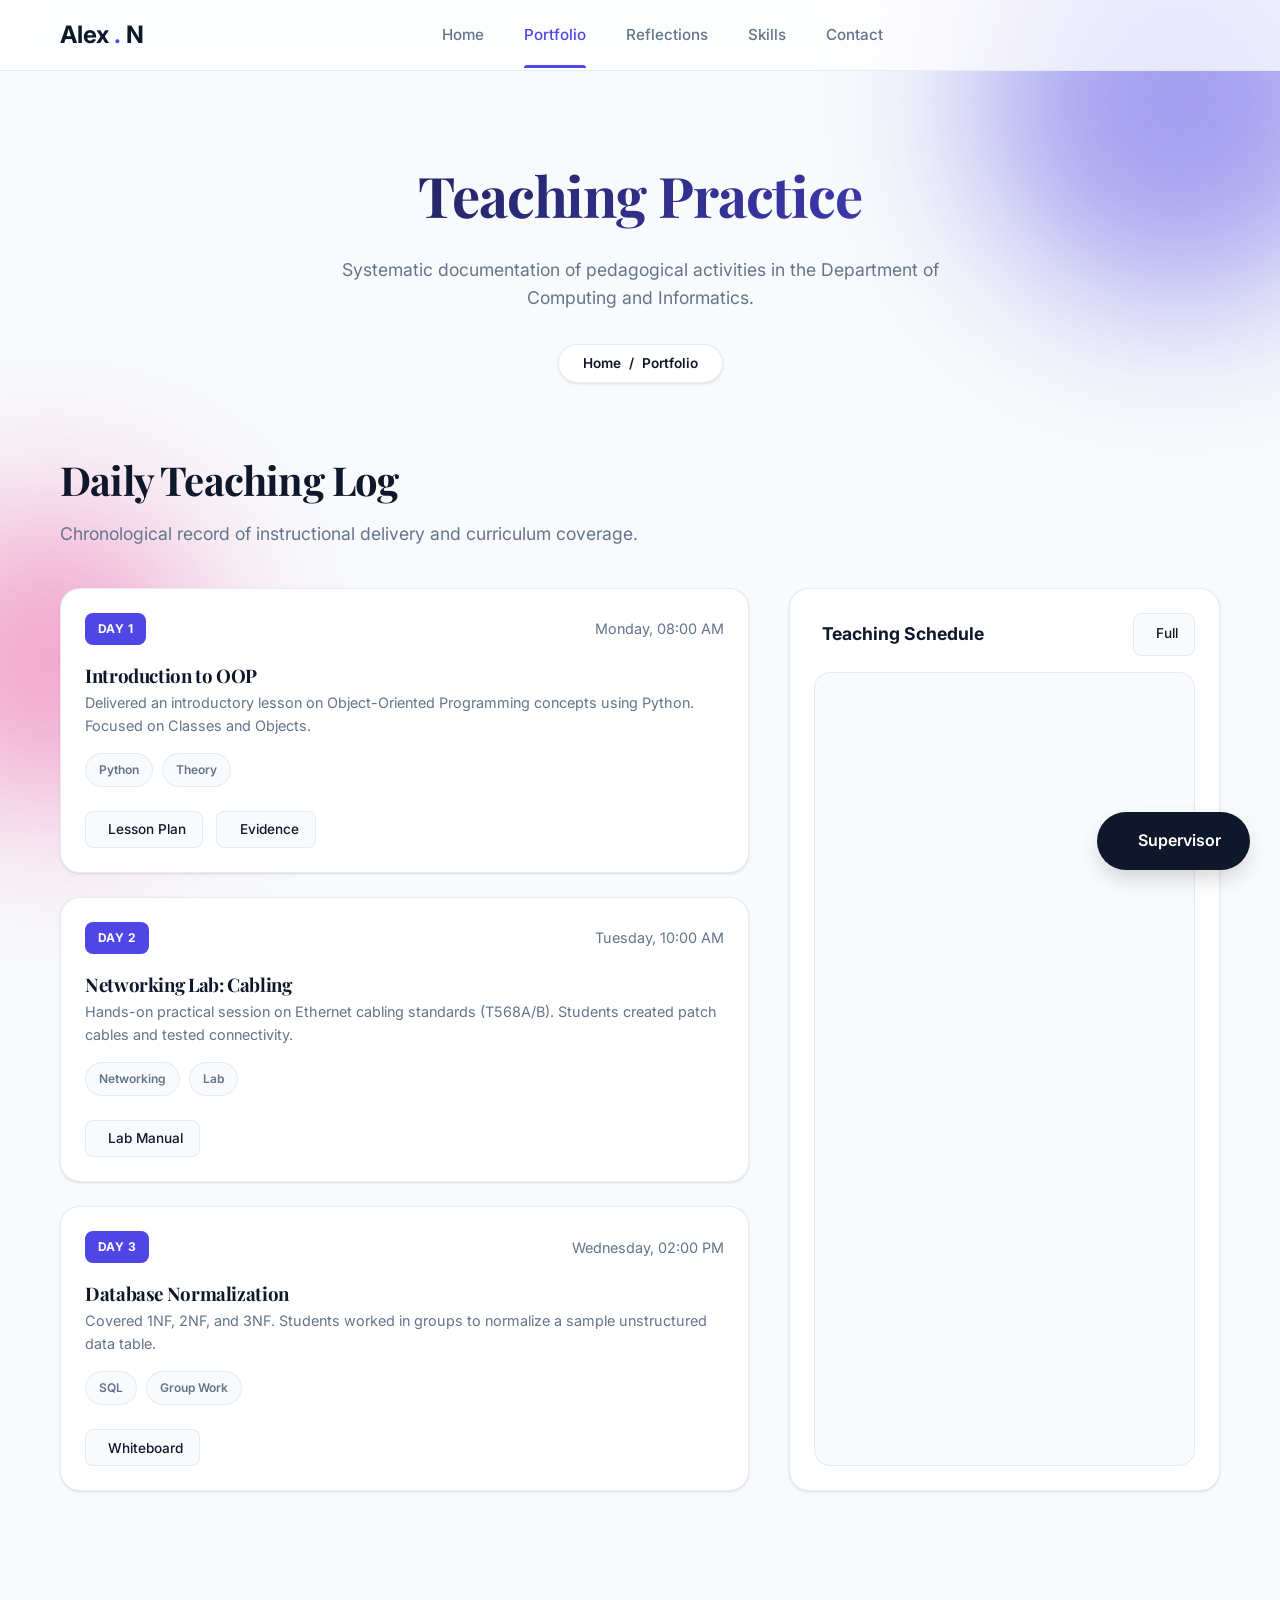
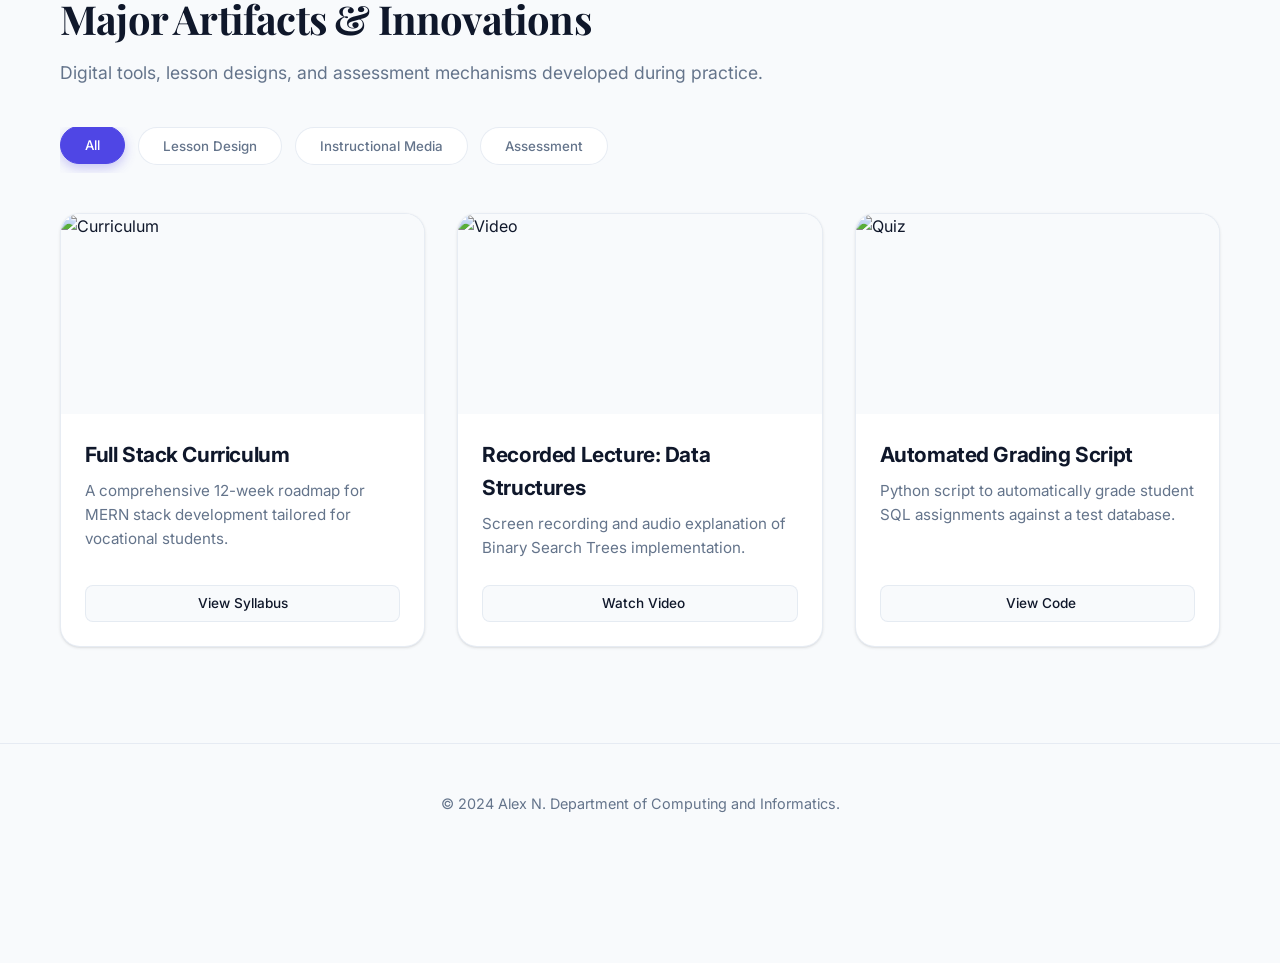
==== projects.html @ a08707c6 "Add files via upload" ====
<!DOCTYPE html>
<html lang="en" data-theme="light">
<head>
  <meta charset="UTF-8">
  <meta name="viewport" content="width=device-width, initial-scale=1.0">
  <title>Teaching Practice Portfolio | Alex - Computing & Informatics</title>
  
  <!-- Fonts & Icons -->
  <link href="https://fonts.googleapis.com/css2?family=Inter:wght@300;400;500;600;700&family=Playfair+Display:wght@700&display=swap" rel="stylesheet">
  <link href="https://cdn.jsdelivr.net/npm/remixicon@3.5.0/fonts/remixicon.css" rel="stylesheet" />
  <link href="https://unpkg.com/aos@2.3.1/dist/aos.css" rel="stylesheet">

  <style>
    /* --- CSS VARIABLES (Modern Palette) --- */
    :root {
      --primary: #4f46e5;
      --primary-dark: #4338ca;
      --primary-light: rgba(79, 70, 229, 0.1);
      --secondary: #ec4899;
      --secondary-light: rgba(236, 72, 153, 0.1);
      
      /* Modern Backgrounds */
      --bg-body: #f8fafc;
      --bg-glass: rgba(255, 255, 255, 0.75);
      --bg-card: #ffffff;
      
      --text-main: #0f172a; /* Darker for contrast */
      --text-muted: #64748b;
      
      --border-color: rgba(226, 232, 240, 0.8);
      --nav-height: 70px;
      --transition: all 0.3s cubic-bezier(0.4, 0, 0.2, 1);
      
      /* Soft Shadows */
      --shadow-sm: 0 1px 3px 0 rgb(0 0 0 / 0.1), 0 1px 2px -1px rgb(0 0 0 / 0.1);
      --shadow-md: 0 4px 6px -1px rgb(0 0 0 / 0.1), 0 2px 4px -2px rgb(0 0 0 / 0.1);
      --shadow-lg: 0 10px 15px -3px rgb(0 0 0 / 0.1), 0 4px 6px -4px rgb(0 0 0 / 0.1);
    }

    [data-theme="dark"] {
      --bg-body: #0f172a;
      --bg-glass: rgba(30, 41, 59, 0.75);
      --bg-card: #1e293b;
      --text-main: #f1f5f9;
      --text-muted: #94a3b8;
      --border-color: rgba(255, 255, 255, 0.1);
    }

    * { margin: 0; padding: 0; box-sizing: border-box; }
    
    body {
      font-family: 'Inter', sans-serif;
      background-color: var(--bg-body);
      color: var(--text-main);
      line-height: 1.6;
      transition: background-color 0.3s, color 0.3s;
      padding-bottom: 100px;
      position: relative;
    }

    /* --- BACKGROUND BLOBS (Modern Decor) --- */
    .bg-blob {
      position: fixed;
      border-radius: 50%;
      filter: blur(80px);
      z-index: -1;
      opacity: 0.5;
    }
    .blob-1 { top: -100px; right: -100px; width: 400px; height: 400px; background: var(--primary); }
    .blob-2 { bottom: 10%; left: -100px; width: 300px; height: 300px; background: var(--secondary); }

    h1, h2, h3, h4 { font-family: 'Playfair Display', serif; letter-spacing: -0.02em; }
    a { text-decoration: none; color: inherit; transition: var(--transition); }
    ul { list-style: none; }
    button { cursor: pointer; font-family: inherit; border: none; }
    .container { max-width: 1200px; margin: 0 auto; padding: 0 20px; }

    /* --- UTILITIES --- */
    .text-primary { color: var(--primary); }
    .text-secondary { color: var(--secondary); }
    .text-muted { color: var(--text-muted); font-size: 0.9rem; }
    
    /* Modern Card Style */
    .card {
      background: var(--bg-card);
      border: 1px solid var(--border-color);
      border-radius: 20px;
      padding: 2rem;
      transition: var(--transition);
      box-shadow: var(--shadow-sm);
      position: relative;
      overflow: hidden;
    }
    .card:hover { 
      transform: translateY(-5px); 
      box-shadow: var(--shadow-lg); 
      border-color: var(--primary); 
    }

    /* --- NAVIGATION (Glassmorphism) --- */
    header {
      position: fixed; top: 0; width: 100%; z-index: 1000;
      background: var(--bg-glass);
      backdrop-filter: blur(16px);
      -webkit-backdrop-filter: blur(16px);
      border-bottom: 1px solid var(--border-color);
    }

    .navbar {
      max-width: 1200px; margin: 0 auto; padding: 0 20px;
      height: var(--nav-height);
      display: flex; align-items: center; justify-content: space-between;
    }

    .logo { font-size: 1.5rem; font-weight: 700; display: flex; align-items: center; gap: 5px; }
    
    .nav-links { display: flex; gap: 2.5rem; }
    .nav-links a { font-weight: 500; color: var(--text-muted); font-size: 0.95rem; position: relative; }
    .nav-links a:hover, .nav-links a.active { color: var(--primary); }
    .nav-links a.active::after {
      content: ''; position: absolute; bottom: -24px; left: 0;
      width: 100%; height: 3px; background: var(--primary); border-radius: 3px 3px 0 0;
    }
    
    .nav-actions { display: flex; align-items: center; gap: 1rem; }
    .theme-toggle { 
      font-size: 1.2rem; color: var(--text-main); background: transparent; 
      width: 40px; height: 40px; border-radius: 50%; display: flex; align-items: center; justify-content: center;
      transition: var(--transition);
    }
    .theme-toggle:hover { background: var(--primary-light); }
    
    .mobile-menu-btn { display: none; font-size: 1.5rem; color: var(--text-main); background: transparent; }

    /* --- HERO --- */
    .page-hero {
      padding-top: calc(var(--nav-height) + 5rem);
      padding-bottom: 4rem;
      text-align: center;
    }
    .page-hero h1 { 
      font-size: 3.5rem; 
      margin-bottom: 1rem; 
      background: linear-gradient(135deg, var(--text-main) 0%, var(--primary) 100%);
      -webkit-background-clip: text;
      -webkit-text-fill-color: transparent;
    }
    .page-hero .hero-subtitle { max-width: 600px; margin: 0 auto 2rem; color: var(--text-muted); font-size: 1.1rem; }
    
    .breadcrumb {
      display: inline-flex; align-items: center; gap: 0.5rem;
      background: var(--bg-card); padding: 0.5rem 1.5rem;
      border-radius: 50px; border: 1px solid var(--border-color);
      font-size: 0.85rem; font-weight: 600;
      box-shadow: var(--shadow-sm);
    }

    /* --- SECTION STYLING --- */
    .content-section { margin-bottom: 6rem; }
    .section-header { margin-bottom: 2.5rem; }
    .section-header h2 { font-size: 2.5rem; margin-bottom: 0.5rem; }
    .section-header p { color: var(--text-muted); font-size: 1.1rem; }

    /* --- TIMELINE (Modern Feed Style) --- */
    .schedule-layout {
      display: grid; grid-template-columns: 1.6fr 1fr; gap: 2.5rem;
    }
    
    /* Removed vertical line for a cleaner look */
    .activity-grid {
      display: flex; flex-direction: column; gap: 1.5rem;
    }
    
    .activity-card { padding: 1.5rem; }
    
    .card-header { display: flex; justify-content: space-between; align-items: center; margin-bottom: 1rem; }
    .day-badge {
      background: var(--primary); color: white;
      padding: 0.4rem 0.8rem; border-radius: 8px; font-size: 0.75rem; font-weight: 700; text-transform: uppercase;
      letter-spacing: 0.5px;
    }

    .tag-group { display: flex; gap: 0.6rem; margin: 1rem 0; flex-wrap: wrap; }
    .tag {
      background: var(--bg-body); border: 1px solid var(--border-color);
      padding: 0.4rem 0.8rem; border-radius: 50px; font-size: 0.75rem; color: var(--text-muted); font-weight: 600;
    }

    .project-links { display: flex; gap: 0.8rem; margin-top: 1.5rem; }
    .btn-sm { 
      padding: 0.6rem 1rem; font-size: 0.85rem; border-radius: 8px; 
      display: flex; align-items: center; gap: 0.4rem; font-weight: 500;
      transition: var(--transition);
    }
    .btn-outline { border: 1px solid var(--border-color); background: var(--bg-body); color: var(--text-main); }
    .btn-outline:hover { border-color: var(--primary); color: var(--primary); background: var(--primary-light); transform: translateY(-2px); }

    /* Calendar Widget */
    .calendar-widget { padding: 1.5rem; overflow: hidden; display: flex; flex-direction: column; height: 100%; }
    .widget-header {
      display: flex; justify-content: space-between; align-items: center;
      margin-bottom: 1rem;
    }
    .widget-title { display: flex; align-items: center; gap: 0.5rem; font-weight: 700; font-size: 1.1rem; }
    
    .calendar-container { 
      background: var(--bg-body); border-radius: 16px; overflow: hidden; border: 1px solid var(--border-color);
      flex-grow: 1;
    }

    /* --- ARTIFACTS GRID --- */
    .filter-container {
      display: flex; gap: 0.8rem; margin-bottom: 2.5rem; overflow-x: auto; padding-bottom: 0.5rem;
    }
    .filter-btn {
      padding: 0.6rem 1.5rem; border-radius: 50px; border: 1px solid var(--border-color);
      background: var(--bg-card); color: var(--text-muted); font-weight: 500; white-space: nowrap;
      transition: var(--transition);
    }
    .filter-btn.active, .filter-btn:hover {
      background: var(--primary); color: white; border-color: var(--primary);
      box-shadow: 0 4px 12px rgba(79, 70, 229, 0.3);
      transform: translateY(-1px);
    }

    .project-grid {
      display: grid; grid-template-columns: repeat(auto-fill, minmax(320px, 1fr)); gap: 2rem;
    }
    
    .artifact-card { padding: 0; height: 100%; display: flex; flex-direction: column; }
    .artifact-thumb {
      height: 200px; width: 100%; background-color: var(--bg-body);
      position: relative; overflow: hidden;
    }
    .artifact-thumb img { width: 100%; height: 100%; object-fit: cover; transition: transform 0.6s ease; }
    .artifact-card:hover .artifact-thumb img { transform: scale(1.08); }
    
    .artifact-content { padding: 1.5rem; flex-grow: 1; display: flex; flex-direction: column; }
    .artifact-content h3 { font-size: 1.3rem; margin-bottom: 0.5rem; font-family: 'Inter', sans-serif; font-weight: 700; }
    .artifact-content p { font-size: 0.95rem; color: var(--text-muted); margin-bottom: 1.5rem; flex-grow: 1; }

    /* --- FAB & MODALS --- */
    .supervisor-fab {
      position: fixed; bottom: 30px; right: 30px;
      background: var(--text-main); color: var(--bg-card);
      padding: 1rem 1.8rem; border-radius: 50px;
      display: flex; align-items: center; gap: 0.8rem;
      box-shadow: 0 10px 25px -5px rgba(0,0,0,0.2);
      z-index: 900; transition: var(--transition);
      font-weight: 600;
    }
    .supervisor-fab:hover { transform: translateY(-4px); box-shadow: 0 20px 25px -5px rgba(0,0,0,0.3); }

    .modal-overlay {
      position: fixed; top: 0; left: 0; width: 100%; height: 100%;
      background: rgba(0,0,0,0.6); backdrop-filter: blur(8px);
      z-index: 2000; opacity: 0; visibility: hidden; transition: var(--transition);
      display: flex; align-items: center; justify-content: center; padding: 20px;
    }
    .modal-overlay.active { opacity: 1; visibility: visible; }
    
    .modal-content {
      background: var(--bg-card); width: 100%; max-width: 900px;
      border-radius: 24px; padding: 2.5rem; position: relative;
      transform: translateY(30px); transition: var(--transition);
      max-height: 90vh; overflow-y: auto;
      box-shadow: var(--shadow-lg);
      border: 1px solid var(--border-color);
    }
    .modal-overlay.active .modal-content { transform: translateY(0); }
    
    .close-btn {
      position: absolute; top: 1.5rem; right: 1.5rem;
      font-size: 1.5rem; color: var(--text-muted); background: transparent;
      width: 40px; height: 40px; display: flex; align-items: center; justify-content: center;
      border-radius: 50%; transition: var(--transition);
    }
    .close-btn:hover { background: var(--bg-body); color: var(--text-main); }
    
    /* Smart Viewer Specifics */
    .viewer-container { width: 100%; height: 65vh; background: var(--bg-body); display: flex; align-items: center; justify-content: center; border-radius: 16px; margin-bottom: 1.5rem; overflow: hidden; position: relative; border: 1px solid var(--border-color); }
    .viewer-container img { max-width: 100%; max-height: 100%; object-fit: contain; }
    .viewer-container iframe { width: 100%; height: 100%; border: none; }
    .viewer-container video { width: 100%; height: 100%; outline: none; }

    /* Form Styles */
    .form-group { margin-bottom: 1.2rem; }
    .form-group label { display: block; margin-bottom: 0.6rem; font-size: 0.9rem; font-weight: 600; color: var(--text-main); }
    .form-input {
      width: 100%; padding: 1rem; border: 1px solid var(--border-color);
      border-radius: 12px; background: var(--bg-body); color: var(--text-main); font-family: inherit;
      transition: var(--transition);
    }
    .form-input:focus { outline: none; border-color: var(--primary); box-shadow: 0 0 0 3px var(--primary-light); }
    
    .btn-primary {
      background: var(--primary); color: white; padding: 1rem 1.5rem;
      border-radius: 12px; font-weight: 600; width: 100%; display: flex; justify-content: center; align-items: center; gap: 0.5rem;
      transition: var(--transition);
    }
    .btn-primary:hover { background: var(--primary-dark); transform: translateY(-2px); }

    /* Footer */
    .site-footer { text-align: center; padding: 3rem 0; border-top: 1px solid var(--border-color); color: var(--text-muted); font-size: 0.9rem; margin-top: 4rem; }

    /* Responsive */
    @media (max-width: 900px) {
      .schedule-layout { grid-template-columns: 1fr; }
      .nav-links { display: none; }
      .mobile-menu-btn { display: block; }
      .nav-links.active {
        display: flex; flex-direction: column; position: absolute;
        top: var(--nav-height); left: 0; width: 100%;
        background: var(--bg-card); padding: 2rem;
        box-shadow: var(--shadow-lg); border-bottom: 1px solid var(--border-color);
      }
      .page-hero h1 { font-size: 2.5rem; }
    }
  </style>
</head>
<body>

  <!-- Modern Decorative Background -->
  <div class="bg-blob blob-1"></div>
  <div class="bg-blob blob-2"></div>

  <!-- Navigation -->
  <header>
    <nav class="navbar">
      <a href="index.html" class="logo">Alex<span style="color: var(--primary)">.</span>N</a>
      <ul class="nav-links" id="nav-links">
        <li><a href="index.html">Home</a></li>
        <li><a href="projects.html" class="active">Portfolio</a></li>
        <li><a href="reflections.html">Reflections</a></li>
        <li><a href="skills.html">Skills</a></li>
        <li><a href="contact.html">Contact</a></li>
      </ul>
      <div class="nav-actions">
        <button class="theme-toggle" id="themeToggle" aria-label="Toggle theme"><i class="ri-moon-line"></i></button>
        <button class="mobile-menu-btn" id="menuBtn" aria-label="Open menu"><i class="ri-menu-line"></i></button>
      </div>
    </nav>
  </header>

  <!-- Hero Section -->
  <section class="page-hero">
    <div class="container">
      <h1 data-aos="fade-up">Teaching Practice</h1>
      <p class="hero-subtitle" data-aos="fade-up" data-aos-delay="100">
        Systematic documentation of pedagogical activities in the Department of Computing and Informatics.
      </p>
      <div class="breadcrumb" data-aos="fade-up" data-aos-delay="200">
        <a href="index.html">Home</a> <span>/</span> <span>Portfolio</span>
      </div>
    </div>
  </section>

  <main class="container">
    
    <!-- SECTION 1: TIMELINE LOG -->
    <section class="content-section" aria-labelledby="daily-log-heading">
      <div class="section-header" data-aos="fade-up">
        <h2 id="daily-log-heading">Daily Teaching Log</h2>
        <p>Chronological record of instructional delivery and curriculum coverage.</p>
      </div>

      <div class="schedule-layout">
        <!-- Activity Column (Timeline) -->
        <div class="activity-column">
          <div class="activity-grid">
            
            <!-- Day 1 -->
            <article class="card activity-card" data-aos="fade-up">
              <div class="card-header">
                <span class="day-badge">Day 1</span>
                <span class="text-muted">Monday, 08:00 AM</span>
              </div>
              <h3>Introduction to OOP</h3>
              <p class="text-muted">Delivered an introductory lesson on Object-Oriented Programming concepts using Python. Focused on Classes and Objects.</p>
              <div class="tag-group">
                <span class="tag">Python</span>
                <span class="tag">Theory</span>
              </div>
              <div class="project-links">
                <button class="btn btn-sm btn-outline" onclick="openSmartViewer('assets/oop-lesson-plan.pdf', 'OOP Lesson Plan', 'pdf')"><i class="ri-file-pdf-line"></i> Lesson Plan</button>
                <button class="btn btn-sm btn-outline" onclick="openSmartViewer('assets/oop-class-evidence.jpg', 'OOP Class Evidence', 'image')"><i class="ri-image-line"></i> Evidence</button>
              </div>
            </article>

            <!-- Day 2 -->
            <article class="card activity-card" data-aos="fade-up" data-aos-delay="100">
              <div class="card-header">
                <span class="day-badge">Day 2</span>
                <span class="text-muted">Tuesday, 10:00 AM</span>
              </div>
              <h3>Networking Lab: Cabling</h3>
              <p class="text-muted">Hands-on practical session on Ethernet cabling standards (T568A/B). Students created patch cables and tested connectivity.</p>
              <div class="tag-group">
                <span class="tag">Networking</span>
                <span class="tag">Lab</span>
              </div>
              <div class="project-links">
                <button class="btn btn-sm btn-outline" onclick="openSmartViewer('assets/networking-lab-manual.pdf', 'Lab Manual', 'pdf')"><i class="ri-file-pdf-line"></i> Lab Manual</button>
              </div>
            </article>

            <!-- Day 3 -->
            <article class="card activity-card" data-aos="fade-up" data-aos-delay="150">
              <div class="card-header">
                <span class="day-badge">Day 3</span>
                <span class="text-muted">Wednesday, 02:00 PM</span>
              </div>
              <h3>Database Normalization</h3>
              <p class="text-muted">Covered 1NF, 2NF, and 3NF. Students worked in groups to normalize a sample unstructured data table.</p>
              <div class="tag-group">
                <span class="tag">SQL</span>
                <span class="tag">Group Work</span>
              </div>
              <div class="project-links">
                <button class="btn btn-sm btn-outline" onclick="openSmartViewer('assets/db-normalization-board.jpg', 'Class Whiteboard', 'image')"><i class="ri-image-line"></i> Whiteboard</button>
              </div>
            </article>

          </div>
        </div>

        <!-- Calendar Column -->
        <div class="calendar-column" data-aos="fade-left">
          <div class="calendar-widget card">
            <div class="widget-header">
              <div class="widget-title"><i class="ri-calendar-todo-line" style="color: var(--primary)"></i> Teaching Schedule</div>
              <a href="https://calendar.google.com" target="_blank" class="btn btn-sm btn-outline"><i class="ri-external-link-line"></i> Full</a>
            </div>
            <div class="calendar-container">
              <iframe 
                src="https://calendar.google.com/calendar/embed?src=en.ke%23holiday%40group.v.calendar.google.com&ctz=Africa%2FNairobi" 
                style="border: 0" 
                width="100%" 
                height="400" 
                frameborder="0" 
                scrolling="no"
                title="Teaching Schedule Calendar">
              </iframe>
            </div>
          </div>
        </div>
      </div>
    </section>

    <!-- SECTION 2: ARTIFACTS GRID -->
    <section class="content-section artifact-section" aria-labelledby="artifacts-heading">
        <div class="section-header" data-aos="fade-up">
          <h2 id="artifacts-heading">Major Artifacts & Innovations</h2>
          <p>Digital tools, lesson designs, and assessment mechanisms developed during practice.</p>
        </div>

        <!-- Filters -->
        <div class="filter-container" data-aos="fade-up" role="tablist" aria-label="Filter Artifacts">
          <button class="filter-btn active" data-filter="all" role="tab" aria-selected="true">All</button>
          <button class="filter-btn" data-filter="lesson" role="tab" aria-selected="false">Lesson Design</button>
          <button class="filter-btn" data-filter="media" role="tab" aria-selected="false">Instructional Media</button>
          <button class="filter-btn" data-filter="assessment" role="tab" aria-selected="false">Assessment</button>
        </div>

        <!-- Grid -->
        <div id="projects-render" class="project-grid" role="tabpanel">
           
           <!-- Item 1: Lesson -->
           <div class="card artifact-card" data-category="lesson" data-aos="zoom-in">
              <div class="artifact-thumb">
                 <img src="https://images.unsplash.com/photo-1509228468518-180dd4864904?ixlib=rb-4.0.3&auto=format&fit=crop&w=600&q=80" alt="Curriculum">
              </div>
              <div class="artifact-content">
                 <h3>Full Stack Curriculum</h3>
                 <p>A comprehensive 12-week roadmap for MERN stack development tailored for vocational students.</p>
                 <button class="btn btn-sm btn-outline" style="width:100%; justify-content:center" onclick="openSmartViewer('assets/full-stack-curriculum.pdf', 'Curriculum Map', 'pdf')">View Syllabus</button>
              </div>
           </div>

           <!-- Item 2: Media -->
           <div class="card artifact-card" data-category="media" data-aos="zoom-in" data-aos-delay="100">
              <div class="artifact-thumb">
                 <img src="https://images.unsplash.com/photo-1516321318423-f06f85e504b3?ixlib=rb-4.0.3&auto=format&fit=crop&w=600&q=80" alt="Video">
              </div>
              <div class="artifact-content">
                 <h3>Recorded Lecture: Data Structures</h3>
                 <p>Screen recording and audio explanation of Binary Search Trees implementation.</p>
                 <button class="btn btn-sm btn-outline" style="width:100%; justify-content:center" onclick="openSmartViewer('assets/data-structures-lecture.mp4', 'Video Lecture', 'video')"><i class="ri-play-circle-line"></i> Watch Video</button>
              </div>
           </div>

           <!-- Item 3: Assessment -->
           <div class="card artifact-card" data-category="assessment" data-aos="zoom-in" data-aos-delay="200">
              <div class="artifact-thumb">
                 <img src="https://images.unsplash.com/photo-1434030216411-0b793f4b4173?ixlib=rb-4.0.3&auto=format&fit=crop&w=600&q=80" alt="Quiz">
              </div>
              <div class="artifact-content">
                 <h3>Automated Grading Script</h3>
                 <p>Python script to automatically grade student SQL assignments against a test database.</p>
                 <button class="btn btn-sm btn-outline" style="width:100%; justify-content:center" onclick="openSmartViewer('https://github.com', 'GitHub Repo', 'external')"><i class="ri-github-line"></i> View Code</button>
              </div>
           </div>

        </div>
    </section>
  </main>

  <!-- Supervisor FAB -->
  <a href="#" class="supervisor-fab" onclick="openModal('Supervisor Review'); event.preventDefault();" aria-label="Open Supervisor Portal">
    <i class="ri-user-star-line"></i> 
    <span class="fab-text">Supervisor</span>
  </a>

  <!-- 1. Smart Viewer Modal -->
  <div class="modal-overlay" id="smartViewerModal" aria-hidden="true" role="dialog">
    <div class="modal-content">
      <button class="close-btn" onclick="closeSmartViewer()" aria-label="Close modal">&times;</button>
      <h3 id="viewer-title" style="margin-bottom: 1rem; font-size: 1.5rem;">Document Viewer</h3>
      
      <div class="viewer-container" id="viewer-container">
        <!-- Content injected via JS -->
      </div>
      
      <div style="text-align: right;">
         <button class="btn btn-sm btn-outline" style="width:auto; padding: 0.6rem 1.5rem" onclick="closeSmartViewer()">Close Viewer</button>
      </div>
    </div>
  </div>

  <!-- 2. Supervisor Feedback Modal -->
  <div class="modal-overlay" id="feedbackModal" aria-hidden="true" role="dialog">
    <div class="modal-content">
      <div class="modal-header" style="display:flex; justify-content:space-between; align-items:center; margin-bottom:2rem;">
        <h3 style="margin:0; font-size: 1.5rem;">Supervisor Feedback</h3>
        <button class="close-btn" onclick="closeModal()" aria-label="Close modal" style="position:static;">&times;</button>
      </div>
      
      <form action="https://formspree.io/f/xqeyrrzr" method="POST">
        <div class="form-group">
          <label for="supervisor-name">Supervisor Name</label>
          <input type="text" id="supervisor-name" class="form-input" name="supervisor_name" placeholder="e.g. Dr. Jane Doe" required>
        </div>
        <div class="form-group">
          <label for="project-name">Project Being Reviewed</label>
          <input type="text" id="project-name" class="form-input" name="project_name" value="General Portfolio Review" required>
        </div>
        <div class="form-group">
          <label for="feedback-text">Comments / Recommendations</label>
          <textarea id="feedback-text" class="form-input" rows="4" name="feedback" placeholder="Enter your observations..." required></textarea>
        </div>
        <button type="submit" class="btn-primary"><i class="ri-send-plane-line"></i> Submit Feedback</button>
      </form>
    </div>
  </div>

  <footer class="site-footer">
    <div class="container">
      <p>&copy; 2024 Alex N. Department of Computing and Informatics.</p>
    </div>
  </footer>

  <!-- Scripts -->
  <script src="https://unpkg.com/aos@2.3.1/dist/aos.js"></script>
  <script>
    // 1. Initialize AOS
    AOS.init({ duration: 800, once: true });

    // 2. Theme Toggle Logic
    const themeToggle = document.getElementById('themeToggle');
    const html = document.documentElement;
    
    // Check local storage
    if(localStorage.getItem('theme') === 'dark') {
      html.setAttribute('data-theme', 'dark');
      themeToggle.innerHTML = '<i class="ri-sun-line"></i>';
    }

    themeToggle.addEventListener('click', () => {
      const current = html.getAttribute('data-theme');
      const next = current === 'light' ? 'dark' : 'light';
      html.setAttribute('data-theme', next);
      localStorage.setItem('theme', next);
      themeToggle.innerHTML = next === 'dark' ? '<i class="ri-sun-line"></i>' : '<i class="ri-moon-line"></i>';
    });

    // 3. Mobile Menu
    const menuBtn = document.getElementById('menuBtn');
    const navLinks = document.getElementById('nav-links');
    menuBtn.addEventListener('click', () => {
      navLinks.classList.toggle('active');
      menuBtn.querySelector('i').className = navLinks.classList.contains('active') ? 'ri-close-line' : 'ri-menu-line';
    });

    // 4. Artifact Filtering Logic
    const filterBtns = document.querySelectorAll('.filter-btn');
    const artifacts = document.querySelectorAll('.artifact-card');

    filterBtns.forEach(btn => {
      btn.addEventListener('click', () => {
        // Remove active class from all
        filterBtns.forEach(b => {
          b.classList.remove('active');
          b.setAttribute('aria-selected', 'false');
        });
        // Add to clicked
        btn.classList.add('active');
        btn.setAttribute('aria-selected', 'true');

        const filter = btn.getAttribute('data-filter');

        artifacts.forEach(card => {
          if(filter === 'all' || card.getAttribute('data-category') === filter) {
            card.style.display = 'flex';
            setTimeout(() => card.style.opacity = '1', 50);
          } else {
            card.style.display = 'none';
            card.style.opacity = '0';
          }
        });
      });
    });

    // 5. Smart Viewer Modal Logic
    const viewerModal = document.getElementById('smartViewerModal');
    const viewerTitle = document.getElementById('viewer-title');
    const viewerContainer = document.getElementById('viewer-container');

    function openSmartViewer(src, title, type) {
      viewerTitle.innerText = title;
      viewerContainer.innerHTML = ''; // Clear previous content

      if(type === 'pdf') {
        viewerContainer.innerHTML = `<iframe src="${src}" frameborder="0"></iframe>`;
      } else if (type === 'image') {
        viewerContainer.innerHTML = `<img src="${src}" alt="${title}">`;
      } else if (type === 'video') {
        viewerContainer.innerHTML = `
          <video controls autoplay>
            <source src="${src}" type="video/mp4">
            Your browser does not support the video tag.
          </video>`;
      } else {
        viewerContainer.innerHTML = `<p style="color:var(--text-muted)">This content is hosted externally. <a href="${src}" target="_blank" style="color:var(--primary)">Click here to open it in a new tab.</a></p>`;
      }

      viewerModal.classList.add('active');
    }

    function closeSmartViewer() {
      viewerModal.classList.remove('active');
      // Clear content to stop video playing
      setTimeout(() => { viewerContainer.innerHTML = ''; }, 300);
    }

    // 6. Supervisor Modal Logic
    const feedbackModal = document.getElementById('feedbackModal');
    function openModal(context) {
      document.getElementById('project-name').value = context;
      feedbackModal.classList.add('active');
    }
    function closeModal() {
      feedbackModal.classList.remove('active');
    }

    // Close modals on outside click
    window.onclick = function(event) {
      if (event.target == viewerModal) closeSmartViewer();
      if (event.target == feedbackModal) closeModal();
    }
  </script>
</body>
</html>
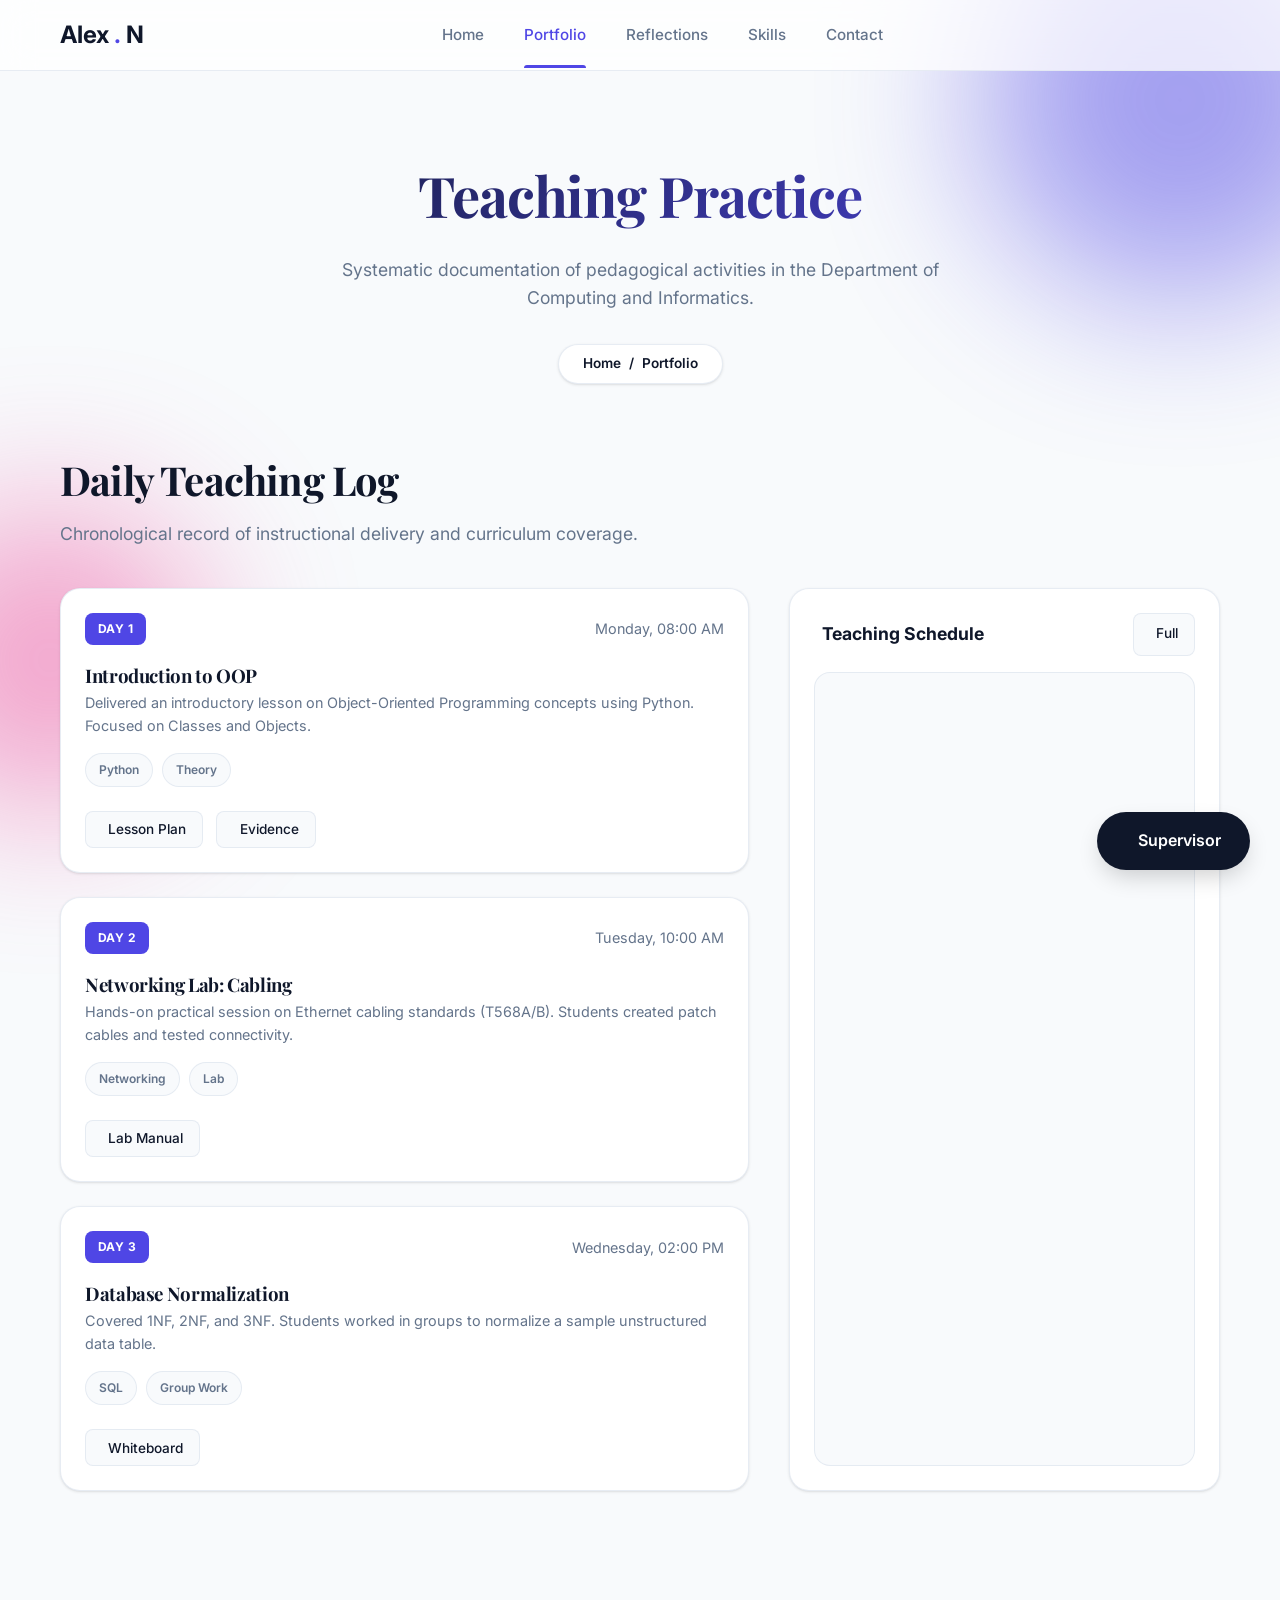
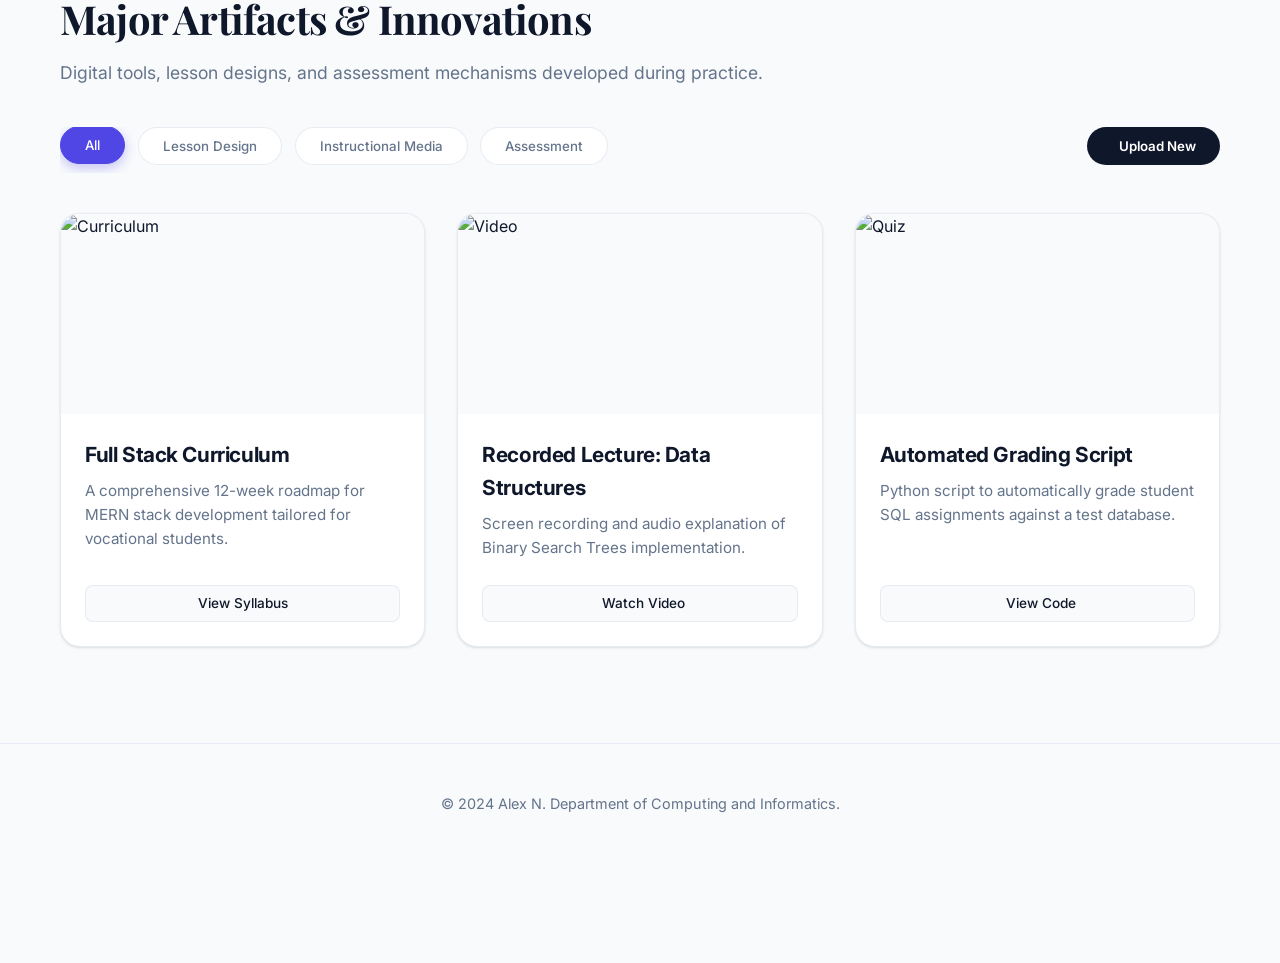
==== commit 25293a3b: "Update projects.html" ====
--- a/projects.html
+++ b/projects.html
@@ -24,7 +24,7 @@
       --bg-glass: rgba(255, 255, 255, 0.75);
       --bg-card: #ffffff;
       
-      --text-main: #0f172a; /* Darker for contrast */
+      --text-main: #0f172a; 
       --text-muted: #64748b;
       
       --border-color: rgba(226, 232, 240, 0.8);
@@ -58,13 +58,9 @@
       position: relative;
     }
 
-    /* --- BACKGROUND BLOBS (Modern Decor) --- */
+    /* --- BACKGROUND BLOBS --- */
     .bg-blob {
-      position: fixed;
-      border-radius: 50%;
-      filter: blur(80px);
-      z-index: -1;
-      opacity: 0.5;
+      position: fixed; border-radius: 50%; filter: blur(80px); z-index: -1; opacity: 0.5;
     }
     .blob-1 { top: -100px; right: -100px; width: 400px; height: 400px; background: var(--primary); }
     .blob-2 { bottom: 10%; left: -100px; width: 300px; height: 300px; background: var(--secondary); }
@@ -80,40 +76,24 @@
     .text-secondary { color: var(--secondary); }
     .text-muted { color: var(--text-muted); font-size: 0.9rem; }
     
-    /* Modern Card Style */
     .card {
-      background: var(--bg-card);
-      border: 1px solid var(--border-color);
-      border-radius: 20px;
-      padding: 2rem;
-      transition: var(--transition);
-      box-shadow: var(--shadow-sm);
-      position: relative;
-      overflow: hidden;
-    }
-    .card:hover { 
-      transform: translateY(-5px); 
-      box-shadow: var(--shadow-lg); 
-      border-color: var(--primary); 
-    }
-
-    /* --- NAVIGATION (Glassmorphism) --- */
+      background: var(--bg-card); border: 1px solid var(--border-color);
+      border-radius: 20px; padding: 2rem; transition: var(--transition);
+      box-shadow: var(--shadow-sm); position: relative; overflow: hidden;
+    }
+    .card:hover { transform: translateY(-5px); box-shadow: var(--shadow-lg); border-color: var(--primary); }
+
+    /* --- NAVIGATION --- */
     header {
       position: fixed; top: 0; width: 100%; z-index: 1000;
-      background: var(--bg-glass);
-      backdrop-filter: blur(16px);
-      -webkit-backdrop-filter: blur(16px);
-      border-bottom: 1px solid var(--border-color);
-    }
-
+      background: var(--bg-glass); backdrop-filter: blur(16px);
+      -webkit-backdrop-filter: blur(16px); border-bottom: 1px solid var(--border-color);
+    }
     .navbar {
       max-width: 1200px; margin: 0 auto; padding: 0 20px;
-      height: var(--nav-height);
-      display: flex; align-items: center; justify-content: space-between;
-    }
-
+      height: var(--nav-height); display: flex; align-items: center; justify-content: space-between;
+    }
     .logo { font-size: 1.5rem; font-weight: 700; display: flex; align-items: center; gap: 5px; }
-    
     .nav-links { display: flex; gap: 2.5rem; }
     .nav-links a { font-weight: 500; color: var(--text-muted); font-size: 0.95rem; position: relative; }
     .nav-links a:hover, .nav-links a.active { color: var(--primary); }
@@ -121,7 +101,6 @@
       content: ''; position: absolute; bottom: -24px; left: 0;
       width: 100%; height: 3px; background: var(--primary); border-radius: 3px 3px 0 0;
     }
-    
     .nav-actions { display: flex; align-items: center; gap: 1rem; }
     .theme-toggle { 
       font-size: 1.2rem; color: var(--text-main); background: transparent; 
@@ -129,21 +108,14 @@
       transition: var(--transition);
     }
     .theme-toggle:hover { background: var(--primary-light); }
-    
     .mobile-menu-btn { display: none; font-size: 1.5rem; color: var(--text-main); background: transparent; }
 
     /* --- HERO --- */
-    .page-hero {
-      padding-top: calc(var(--nav-height) + 5rem);
-      padding-bottom: 4rem;
-      text-align: center;
-    }
+    .page-hero { padding-top: calc(var(--nav-height) + 5rem); padding-bottom: 4rem; text-align: center; }
     .page-hero h1 { 
-      font-size: 3.5rem; 
-      margin-bottom: 1rem; 
+      font-size: 3.5rem; margin-bottom: 1rem; 
       background: linear-gradient(135deg, var(--text-main) 0%, var(--primary) 100%);
-      -webkit-background-clip: text;
-      -webkit-text-fill-color: transparent;
+      -webkit-background-clip: text; -webkit-text-fill-color: transparent;
     }
     .page-hero .hero-subtitle { max-width: 600px; margin: 0 auto 2rem; color: var(--text-muted); font-size: 1.1rem; }
     
@@ -151,8 +123,7 @@
       display: inline-flex; align-items: center; gap: 0.5rem;
       background: var(--bg-card); padding: 0.5rem 1.5rem;
       border-radius: 50px; border: 1px solid var(--border-color);
-      font-size: 0.85rem; font-weight: 600;
-      box-shadow: var(--shadow-sm);
+      font-size: 0.85rem; font-weight: 600; box-shadow: var(--shadow-sm);
     }
 
     /* --- SECTION STYLING --- */
@@ -161,51 +132,35 @@
     .section-header h2 { font-size: 2.5rem; margin-bottom: 0.5rem; }
     .section-header p { color: var(--text-muted); font-size: 1.1rem; }
 
-    /* --- TIMELINE (Modern Feed Style) --- */
-    .schedule-layout {
-      display: grid; grid-template-columns: 1.6fr 1fr; gap: 2.5rem;
-    }
-    
-    /* Removed vertical line for a cleaner look */
-    .activity-grid {
-      display: flex; flex-direction: column; gap: 1.5rem;
-    }
-    
+    /* --- TIMELINE --- */
+    .schedule-layout { display: grid; grid-template-columns: 1.6fr 1fr; gap: 2.5rem; }
+    .activity-grid { display: flex; flex-direction: column; gap: 1.5rem; }
     .activity-card { padding: 1.5rem; }
-    
     .card-header { display: flex; justify-content: space-between; align-items: center; margin-bottom: 1rem; }
     .day-badge {
       background: var(--primary); color: white;
       padding: 0.4rem 0.8rem; border-radius: 8px; font-size: 0.75rem; font-weight: 700; text-transform: uppercase;
       letter-spacing: 0.5px;
     }
-
     .tag-group { display: flex; gap: 0.6rem; margin: 1rem 0; flex-wrap: wrap; }
     .tag {
       background: var(--bg-body); border: 1px solid var(--border-color);
       padding: 0.4rem 0.8rem; border-radius: 50px; font-size: 0.75rem; color: var(--text-muted); font-weight: 600;
     }
-
     .project-links { display: flex; gap: 0.8rem; margin-top: 1.5rem; }
     .btn-sm { 
       padding: 0.6rem 1rem; font-size: 0.85rem; border-radius: 8px; 
-      display: flex; align-items: center; gap: 0.4rem; font-weight: 500;
-      transition: var(--transition);
+      display: flex; align-items: center; gap: 0.4rem; font-weight: 500; transition: var(--transition);
     }
     .btn-outline { border: 1px solid var(--border-color); background: var(--bg-body); color: var(--text-main); }
     .btn-outline:hover { border-color: var(--primary); color: var(--primary); background: var(--primary-light); transform: translateY(-2px); }
 
-    /* Calendar Widget */
+    /* Calendar */
     .calendar-widget { padding: 1.5rem; overflow: hidden; display: flex; flex-direction: column; height: 100%; }
-    .widget-header {
-      display: flex; justify-content: space-between; align-items: center;
-      margin-bottom: 1rem;
-    }
+    .widget-header { display: flex; justify-content: space-between; align-items: center; margin-bottom: 1rem; }
     .widget-title { display: flex; align-items: center; gap: 0.5rem; font-weight: 700; font-size: 1.1rem; }
-    
     .calendar-container { 
-      background: var(--bg-body); border-radius: 16px; overflow: hidden; border: 1px solid var(--border-color);
-      flex-grow: 1;
+      background: var(--bg-body); border-radius: 16px; overflow: hidden; border: 1px solid var(--border-color); flex-grow: 1;
     }
 
     /* --- ARTIFACTS GRID --- */
@@ -214,26 +169,32 @@
     }
     .filter-btn {
       padding: 0.6rem 1.5rem; border-radius: 50px; border: 1px solid var(--border-color);
-      background: var(--bg-card); color: var(--text-muted); font-weight: 500; white-space: nowrap;
-      transition: var(--transition);
+      background: var(--bg-card); color: var(--text-muted); font-weight: 500; white-space: nowrap; transition: var(--transition);
     }
     .filter-btn.active, .filter-btn:hover {
       background: var(--primary); color: white; border-color: var(--primary);
-      box-shadow: 0 4px 12px rgba(79, 70, 229, 0.3);
-      transform: translateY(-1px);
-    }
-
-    .project-grid {
-      display: grid; grid-template-columns: repeat(auto-fill, minmax(320px, 1fr)); gap: 2rem;
-    }
-    
+      box-shadow: 0 4px 12px rgba(79, 70, 229, 0.3); transform: translateY(-1px);
+    }
+
+    /* Upload Button Style */
+    .btn-upload {
+      background: var(--text-main); color: var(--bg-card);
+      border: none; padding: 0.6rem 1.5rem; border-radius: 50px;
+      font-weight: 600; display: flex; align-items: center; gap: 0.5rem;
+      transition: var(--transition); margin-left: auto;
+    }
+    .btn-upload:hover { background: var(--primary); transform: translateY(-2px); box-shadow: 0 4px 12px rgba(79, 70, 229, 0.4); }
+
+    .project-grid { display: grid; grid-template-columns: repeat(auto-fill, minmax(320px, 1fr)); gap: 2rem; }
     .artifact-card { padding: 0; height: 100%; display: flex; flex-direction: column; }
     .artifact-thumb {
       height: 200px; width: 100%; background-color: var(--bg-body);
-      position: relative; overflow: hidden;
+      position: relative; overflow: hidden; display: flex; align-items: center; justify-content: center;
     }
     .artifact-thumb img { width: 100%; height: 100%; object-fit: cover; transition: transform 0.6s ease; }
     .artifact-card:hover .artifact-thumb img { transform: scale(1.08); }
+    /* Placeholder for non-image uploads */
+    .artifact-thumb i { font-size: 4rem; color: var(--text-muted); opacity: 0.5; }
     
     .artifact-content { padding: 1.5rem; flex-grow: 1; display: flex; flex-direction: column; }
     .artifact-content h3 { font-size: 1.3rem; margin-bottom: 0.5rem; font-family: 'Inter', sans-serif; font-weight: 700; }
@@ -245,9 +206,7 @@
       background: var(--text-main); color: var(--bg-card);
       padding: 1rem 1.8rem; border-radius: 50px;
       display: flex; align-items: center; gap: 0.8rem;
-      box-shadow: 0 10px 25px -5px rgba(0,0,0,0.2);
-      z-index: 900; transition: var(--transition);
-      font-weight: 600;
+      box-shadow: 0 10px 25px -5px rgba(0,0,0,0.2); z-index: 900; transition: var(--transition); font-weight: 600;
     }
     .supervisor-fab:hover { transform: translateY(-4px); box-shadow: 0 20px 25px -5px rgba(0,0,0,0.3); }
 
@@ -258,17 +217,14 @@
       display: flex; align-items: center; justify-content: center; padding: 20px;
     }
     .modal-overlay.active { opacity: 1; visibility: visible; }
-    
     .modal-content {
       background: var(--bg-card); width: 100%; max-width: 900px;
       border-radius: 24px; padding: 2.5rem; position: relative;
       transform: translateY(30px); transition: var(--transition);
       max-height: 90vh; overflow-y: auto;
-      box-shadow: var(--shadow-lg);
-      border: 1px solid var(--border-color);
+      box-shadow: var(--shadow-lg); border: 1px solid var(--border-color);
     }
     .modal-overlay.active .modal-content { transform: translateY(0); }
-    
     .close-btn {
       position: absolute; top: 1.5rem; right: 1.5rem;
       font-size: 1.5rem; color: var(--text-muted); background: transparent;
@@ -276,8 +232,31 @@
       border-radius: 50%; transition: var(--transition);
     }
     .close-btn:hover { background: var(--bg-body); color: var(--text-main); }
+
+    /* Upload Specific Styles */
+    .upload-area {
+      border: 2px dashed var(--border-color);
+      border-radius: 16px; padding: 3rem 1rem;
+      text-align: center; cursor: pointer; transition: var(--transition);
+      background: var(--bg-body); margin-bottom: 1.5rem; position: relative;
+    }
+    .upload-area:hover, .upload-area.dragover { border-color: var(--primary); background: var(--primary-light); }
+    .upload-area i { font-size: 2.5rem; color: var(--text-muted); display: block; margin-bottom: 0.5rem; }
+    .upload-area p { color: var(--text-muted); font-size: 0.9rem; }
+    .upload-area input[type="file"] {
+      position: absolute; top: 0; left: 0; width: 100%; height: 100%; opacity: 0; cursor: pointer;
+    }
     
-    /* Smart Viewer Specifics */
+    .file-info-preview {
+      display: none; align-items: center; gap: 1rem; background: var(--bg-body);
+      padding: 1rem; border-radius: 12px; margin-bottom: 1.5rem; border: 1px solid var(--border-color);
+    }
+    .file-icon { font-size: 1.5rem; color: var(--primary); }
+    .file-details { flex-grow: 1; }
+    .file-name { font-weight: 600; font-size: 0.9rem; display: block; }
+    .file-size { font-size: 0.8rem; color: var(--text-muted); }
+
+    /* Smart Viewer */
     .viewer-container { width: 100%; height: 65vh; background: var(--bg-body); display: flex; align-items: center; justify-content: center; border-radius: 16px; margin-bottom: 1.5rem; overflow: hidden; position: relative; border: 1px solid var(--border-color); }
     .viewer-container img { max-width: 100%; max-height: 100%; object-fit: contain; }
     .viewer-container iframe { width: 100%; height: 100%; border: none; }
@@ -286,12 +265,12 @@
     /* Form Styles */
     .form-group { margin-bottom: 1.2rem; }
     .form-group label { display: block; margin-bottom: 0.6rem; font-size: 0.9rem; font-weight: 600; color: var(--text-main); }
-    .form-input {
+    .form-input, .form-select {
       width: 100%; padding: 1rem; border: 1px solid var(--border-color);
       border-radius: 12px; background: var(--bg-body); color: var(--text-main); font-family: inherit;
       transition: var(--transition);
     }
-    .form-input:focus { outline: none; border-color: var(--primary); box-shadow: 0 0 0 3px var(--primary-light); }
+    .form-input:focus, .form-select:focus { outline: none; border-color: var(--primary); box-shadow: 0 0 0 3px var(--primary-light); }
     
     .btn-primary {
       background: var(--primary); color: white; padding: 1rem 1.5rem;
@@ -300,7 +279,17 @@
     }
     .btn-primary:hover { background: var(--primary-dark); transform: translateY(-2px); }
 
-    /* Footer */
+    /* Toast Notifications */
+    .toast-container { position: fixed; bottom: 30px; left: 50%; transform: translateX(-50%); z-index: 3000; display: flex; flex-direction: column; gap: 10px; }
+    .toast {
+      background: var(--bg-card); color: var(--text-main); padding: 1rem 1.5rem;
+      border-radius: 12px; box-shadow: var(--shadow-lg); border: 1px solid var(--border-color);
+      display: flex; align-items: center; gap: 0.8rem; animation: slideUp 0.3s ease forwards; min-width: 300px;
+    }
+    .toast.success i { color: #10b981; }
+    .toast.error i { color: #ef4444; }
+    @keyframes slideUp { from { transform: translateY(20px); opacity: 0; } to { transform: translateY(0); opacity: 1; } }
+
     .site-footer { text-align: center; padding: 3rem 0; border-top: 1px solid var(--border-color); color: var(--text-muted); font-size: 0.9rem; margin-top: 4rem; }
 
     /* Responsive */
@@ -323,6 +312,9 @@
   <!-- Modern Decorative Background -->
   <div class="bg-blob blob-1"></div>
   <div class="bg-blob blob-2"></div>
+
+  <!-- Toast Container -->
+  <div class="toast-container" id="toastContainer"></div>
 
   <!-- Navigation -->
   <header>
@@ -434,12 +426,7 @@
             <div class="calendar-container">
               <iframe 
                 src="https://calendar.google.com/calendar/embed?src=en.ke%23holiday%40group.v.calendar.google.com&ctz=Africa%2FNairobi" 
-                style="border: 0" 
-                width="100%" 
-                height="400" 
-                frameborder="0" 
-                scrolling="no"
-                title="Teaching Schedule Calendar">
+                style="border: 0" width="100%" height="400" frameborder="0" scrolling="no" title="Teaching Schedule Calendar">
               </iframe>
             </div>
           </div>
@@ -447,25 +434,30 @@
       </div>
     </section>
 
-    <!-- SECTION 2: ARTIFACTS GRID -->
+    <!-- SECTION 2: ARTIFACTS GRID & UPLOAD -->
     <section class="content-section artifact-section" aria-labelledby="artifacts-heading">
         <div class="section-header" data-aos="fade-up">
           <h2 id="artifacts-heading">Major Artifacts & Innovations</h2>
           <p>Digital tools, lesson designs, and assessment mechanisms developed during practice.</p>
         </div>
 
-        <!-- Filters -->
+        <!-- Filters & Upload Button -->
         <div class="filter-container" data-aos="fade-up" role="tablist" aria-label="Filter Artifacts">
           <button class="filter-btn active" data-filter="all" role="tab" aria-selected="true">All</button>
           <button class="filter-btn" data-filter="lesson" role="tab" aria-selected="false">Lesson Design</button>
           <button class="filter-btn" data-filter="media" role="tab" aria-selected="false">Instructional Media</button>
           <button class="filter-btn" data-filter="assessment" role="tab" aria-selected="false">Assessment</button>
+          
+          <!-- UPLOAD BUTTON ADDED HERE -->
+          <button class="btn-upload" onclick="openUploadModal()">
+            <i class="ri-upload-cloud-2-line"></i> Upload New
+          </button>
         </div>
 
         <!-- Grid -->
         <div id="projects-render" class="project-grid" role="tabpanel">
            
-           <!-- Item 1: Lesson -->
+           <!-- Item 1 -->
            <div class="card artifact-card" data-category="lesson" data-aos="zoom-in">
               <div class="artifact-thumb">
                  <img src="https://images.unsplash.com/photo-1509228468518-180dd4864904?ixlib=rb-4.0.3&auto=format&fit=crop&w=600&q=80" alt="Curriculum">
@@ -477,7 +469,7 @@
               </div>
            </div>
 
-           <!-- Item 2: Media -->
+           <!-- Item 2 -->
            <div class="card artifact-card" data-category="media" data-aos="zoom-in" data-aos-delay="100">
               <div class="artifact-thumb">
                  <img src="https://images.unsplash.com/photo-1516321318423-f06f85e504b3?ixlib=rb-4.0.3&auto=format&fit=crop&w=600&q=80" alt="Video">
@@ -489,7 +481,7 @@
               </div>
            </div>
 
-           <!-- Item 3: Assessment -->
+           <!-- Item 3 -->
            <div class="card artifact-card" data-category="assessment" data-aos="zoom-in" data-aos-delay="200">
               <div class="artifact-thumb">
                  <img src="https://images.unsplash.com/photo-1434030216411-0b793f4b4173?ixlib=rb-4.0.3&auto=format&fit=crop&w=600&q=80" alt="Quiz">
@@ -511,7 +503,58 @@
     <span class="fab-text">Supervisor</span>
   </a>
 
-  <!-- 1. Smart Viewer Modal -->
+  <!-- NEW MODAL 1: UPLOAD MODAL -->
+  <div class="modal-overlay" id="uploadModal" aria-hidden="true">
+    <div class="modal-content" style="max-width: 600px;">
+      <button class="close-btn" onclick="closeUploadModal()">&times;</button>
+      <h3 style="margin-bottom: 1.5rem; font-size: 1.5rem;">Upload New Artifact</h3>
+      
+      <form id="uploadForm">
+        <div class="form-group">
+          <label for="upload-title">Artifact Title</label>
+          <input type="text" id="upload-title" class="form-input" placeholder="e.g. Advanced CSS Lesson Plan" required>
+        </div>
+        
+        <div class="form-group">
+          <label for="upload-category">Category</label>
+          <select id="upload-category" class="form-select">
+            <option value="lesson">Lesson Design</option>
+            <option value="media">Instructional Media</option>
+            <option value="assessment">Assessment</option>
+          </select>
+        </div>
+
+        <div class="form-group">
+          <label>Document / Media File</label>
+          <!-- Drag & Drop Zone -->
+          <div class="upload-area" id="drop-zone">
+            <i class="ri-upload-cloud-2-line"></i>
+            <p><strong>Click to browse</strong> or drag file here</p>
+            <p style="font-size: 0.8rem; margin-top: 5px;">Supports Images, PDFs, MP4</p>
+            <input type="file" id="file-input" accept="image/*,.pdf,video/*" required>
+          </div>
+          <!-- Preview Info -->
+          <div class="file-info-preview" id="file-preview">
+            <i class="ri-file-line file-icon" id="preview-icon"></i>
+            <div class="file-details">
+              <span class="file-name" id="preview-name">filename.pdf</span>
+              <span class="file-size" id="preview-size">2.4 MB</span>
+            </div>
+            <button type="button" class="btn-sm btn-outline" onclick="clearFile(event)"><i class="ri-close-line"></i></button>
+          </div>
+        </div>
+
+        <div class="form-group">
+          <label for="upload-desc">Description (Optional)</label>
+          <textarea id="upload-desc" class="form-input" rows="3" placeholder="Brief context about this resource..."></textarea>
+        </div>
+
+        <button type="submit" class="btn-primary"><i class="ri-save-line"></i> Add to Repository</button>
+      </form>
+    </div>
+  </div>
+
+  <!-- MODAL 2: SMART VIEWER -->
   <div class="modal-overlay" id="smartViewerModal" aria-hidden="true" role="dialog">
     <div class="modal-content">
       <button class="close-btn" onclick="closeSmartViewer()" aria-label="Close modal">&times;</button>
@@ -527,7 +570,7 @@
     </div>
   </div>
 
-  <!-- 2. Supervisor Feedback Modal -->
+  <!-- MODAL 3: SUPERVISOR FEEDBACK -->
   <div class="modal-overlay" id="feedbackModal" aria-hidden="true" role="dialog">
     <div class="modal-content">
       <div class="modal-header" style="display:flex; justify-content:space-between; align-items:center; margin-bottom:2rem;">
@@ -620,14 +663,206 @@
       });
     });
 
-    // 5. Smart Viewer Modal Logic
+    /* ----------------------------------------------------
+       5. NEW UPLOAD SYSTEM LOGIC
+    ---------------------------------------------------- */
+    const uploadModal = document.getElementById('uploadModal');
+    const uploadForm = document.getElementById('uploadForm');
+    const fileInput = document.getElementById('file-input');
+    const dropZone = document.getElementById('drop-zone');
+    const filePreview = document.getElementById('file-preview');
+    const previewName = document.getElementById('preview-name');
+    const previewSize = document.getElementById('preview-size');
+    const previewIcon = document.getElementById('preview-icon');
+    
+    let currentFileBase64 = null;
+    let currentFileType = null;
+
+    function openUploadModal() {
+      uploadModal.classList.add('active');
+    }
+
+    function closeUploadModal() {
+      uploadModal.classList.remove('active');
+      // Delay reset slightly for visual smoothness
+      setTimeout(() => {
+        uploadForm.reset();
+        clearFileUI();
+      }, 300);
+    }
+
+    // Drag & Drop visual effects
+    ['dragenter', 'dragover'].forEach(eventName => {
+      dropZone.addEventListener(eventName, (e) => {
+        e.preventDefault();
+        e.stopPropagation();
+        dropZone.classList.add('dragover');
+      }, false);
+    });
+
+    ['dragleave', 'drop'].forEach(eventName => {
+      dropZone.addEventListener(eventName, (e) => {
+        e.preventDefault();
+        e.stopPropagation();
+        dropZone.classList.remove('dragover');
+      }, false);
+    });
+
+    // Handle File Selection
+    dropZone.addEventListener('drop', (e) => {
+      const dt = e.dataTransfer;
+      const files = dt.files;
+      handleFiles(files);
+    });
+
+    fileInput.addEventListener('change', function() {
+      handleFiles(this.files);
+    });
+
+    function handleFiles(files) {
+      if(files.length > 0) {
+        const file = files[0];
+        // Validate
+        if(file.size > 5 * 1024 * 1024) { // 5MB limit for demo safety
+          showToast('File too large. Please select a file under 5MB.', 'error');
+          return;
+        }
+
+        // Show Preview
+        previewName.textContent = file.name;
+        previewSize.textContent = (file.size / 1024 / 1024).toFixed(2) + ' MB';
+        dropZone.style.display = 'none';
+        filePreview.style.display = 'flex';
+
+        // Set Icon based on type
+        if(file.type.startsWith('image/')) {
+          previewIcon.className = 'ri-image-line file-icon';
+          currentFileType = 'image';
+        } else if (file.type === 'application/pdf') {
+          previewIcon.className = 'ri-file-pdf-line file-icon';
+          currentFileType = 'pdf';
+        } else if (file.type.startsWith('video/')) {
+          previewIcon.className = 'ri-video-line file-icon';
+          currentFileType = 'video';
+        } else {
+          previewIcon.className = 'ri-file-text-line file-icon';
+          currentFileType = 'other';
+        }
+
+        // Read File
+        const reader = new FileReader();
+        reader.onload = function(e) {
+          currentFileBase64 = e.target.result;
+        };
+        reader.readAsDataURL(file);
+      }
+    }
+
+    function clearFile(e) {
+      if(e) e.preventDefault();
+      fileInput.value = '';
+      currentFileBase64 = null;
+      clearFileUI();
+    }
+
+    function clearFileUI() {
+      dropZone.style.display = 'block';
+      filePreview.style.display = 'none';
+    }
+
+    // Handle Form Submission
+    uploadForm.addEventListener('submit', (e) => {
+      e.preventDefault();
+
+      if(!currentFileBase64) {
+        showToast('Please select a file to upload.', 'error');
+        return;
+      }
+
+      const title = document.getElementById('upload-title').value;
+      const category = document.getElementById('upload-category').value;
+      const desc = document.getElementById('upload-desc').value || "No description provided.";
+
+      addArtifactToGrid(title, desc, category, currentFileBase64, currentFileType);
+      
+      showToast('Artifact added successfully!', 'success');
+      closeUploadModal();
+    });
+
+    // Add Dynamic Card to DOM
+    function addArtifactToGrid(title, desc, category, fileSrc, type) {
+      const grid = document.getElementById('projects-render');
+      
+      // Determine icon/image for thumbnail
+      let thumbContent = '';
+      if(type === 'image') {
+        thumbContent = `<img src="${fileSrc}" alt="${title}">`;
+      } else if (type === 'pdf') {
+        thumbContent = `<i class="ri-file-pdf-line"></i><span style="margin-top:10px; font-weight:600">PDF Document</span>`;
+      } else if (type === 'video') {
+        thumbContent = `<i class="ri-film-line"></i><span style="margin-top:10px; font-weight:600">Video Resource</span>`;
+      } else {
+        thumbContent = `<i class="ri-file-line"></i>`;
+      }
+
+      const div = document.createElement('div');
+      div.className = 'card artifact-card';
+      div.setAttribute('data-category', category);
+      div.setAttribute('data-aos', 'zoom-in'); // Add animation class
+      
+      // IMPORTANT: Use onclick with window.openSmartViewer for dynamic elements
+      div.innerHTML = `
+        <div class="artifact-thumb">
+           ${thumbContent}
+        </div>
+        <div class="artifact-content">
+           <h3>${title}</h3>
+           <p>${desc}</p>
+           <button class="btn btn-sm btn-outline" style="width:100%; justify-content:center" 
+             onclick="openSmartViewer('${fileSrc}', '${title.replace(/'/g, "\\'")}', '${type}')">
+             <i class="ri-eye-line"></i> View Resource
+           </button>
+        </div>
+      `;
+
+      // Prepend to grid so it shows first
+      grid.insertBefore(div, grid.firstChild);
+      
+      // Refresh AOS to recognize new element
+      AOS.refresh();
+    }
+
+    // Toast Notification Function
+    function showToast(message, type = 'success') {
+      const container = document.getElementById('toastContainer');
+      const toast = document.createElement('div');
+      toast.className = `toast ${type}`;
+      
+      const icon = type === 'success' ? 'ri-checkbox-circle-fill' : 'ri-error-warning-fill';
+      
+      toast.innerHTML = `<i class="${icon}"></i> <span>${message}</span>`;
+      
+      container.appendChild(toast);
+      
+      // Remove after 3 seconds
+      setTimeout(() => {
+        toast.style.opacity = '0';
+        toast.style.transform = 'translateY(20px)';
+        setTimeout(() => toast.remove(), 300);
+      }, 3000);
+    }
+
+    /* ----------------------------------------------------
+       6. SMART VIEWER MODAL LOGIC
+    ---------------------------------------------------- */
     const viewerModal = document.getElementById('smartViewerModal');
     const viewerTitle = document.getElementById('viewer-title');
     const viewerContainer = document.getElementById('viewer-container');
 
-    function openSmartViewer(src, title, type) {
+    // Attach to window so dynamic onclicks work
+    window.openSmartViewer = function(src, title, type) {
       viewerTitle.innerText = title;
-      viewerContainer.innerHTML = ''; // Clear previous content
+      viewerContainer.innerHTML = ''; 
 
       if(type === 'pdf') {
         viewerContainer.innerHTML = `<iframe src="${src}" frameborder="0"></iframe>`;
@@ -648,17 +883,18 @@
 
     function closeSmartViewer() {
       viewerModal.classList.remove('active');
-      // Clear content to stop video playing
-      setTimeout(() => { viewerContainer.innerHTML = ''; }, 300);
-    }
-
-    // 6. Supervisor Modal Logic
+      setTimeout(() => { 
+        viewerContainer.innerHTML = ''; // Stop video playback
+      }, 300);
+    }
+
+    // 7. Supervisor Modal Logic
     const feedbackModal = document.getElementById('feedbackModal');
-    function openModal(context) {
+    window.openModal = function(context) {
       document.getElementById('project-name').value = context;
       feedbackModal.classList.add('active');
     }
-    function closeModal() {
+    window.closeModal = function() {
       feedbackModal.classList.remove('active');
     }
 
@@ -666,7 +902,8 @@
     window.onclick = function(event) {
       if (event.target == viewerModal) closeSmartViewer();
       if (event.target == feedbackModal) closeModal();
+      if (event.target == uploadModal) closeUploadModal();
     }
   </script>
 </body>
-</html>+</html>
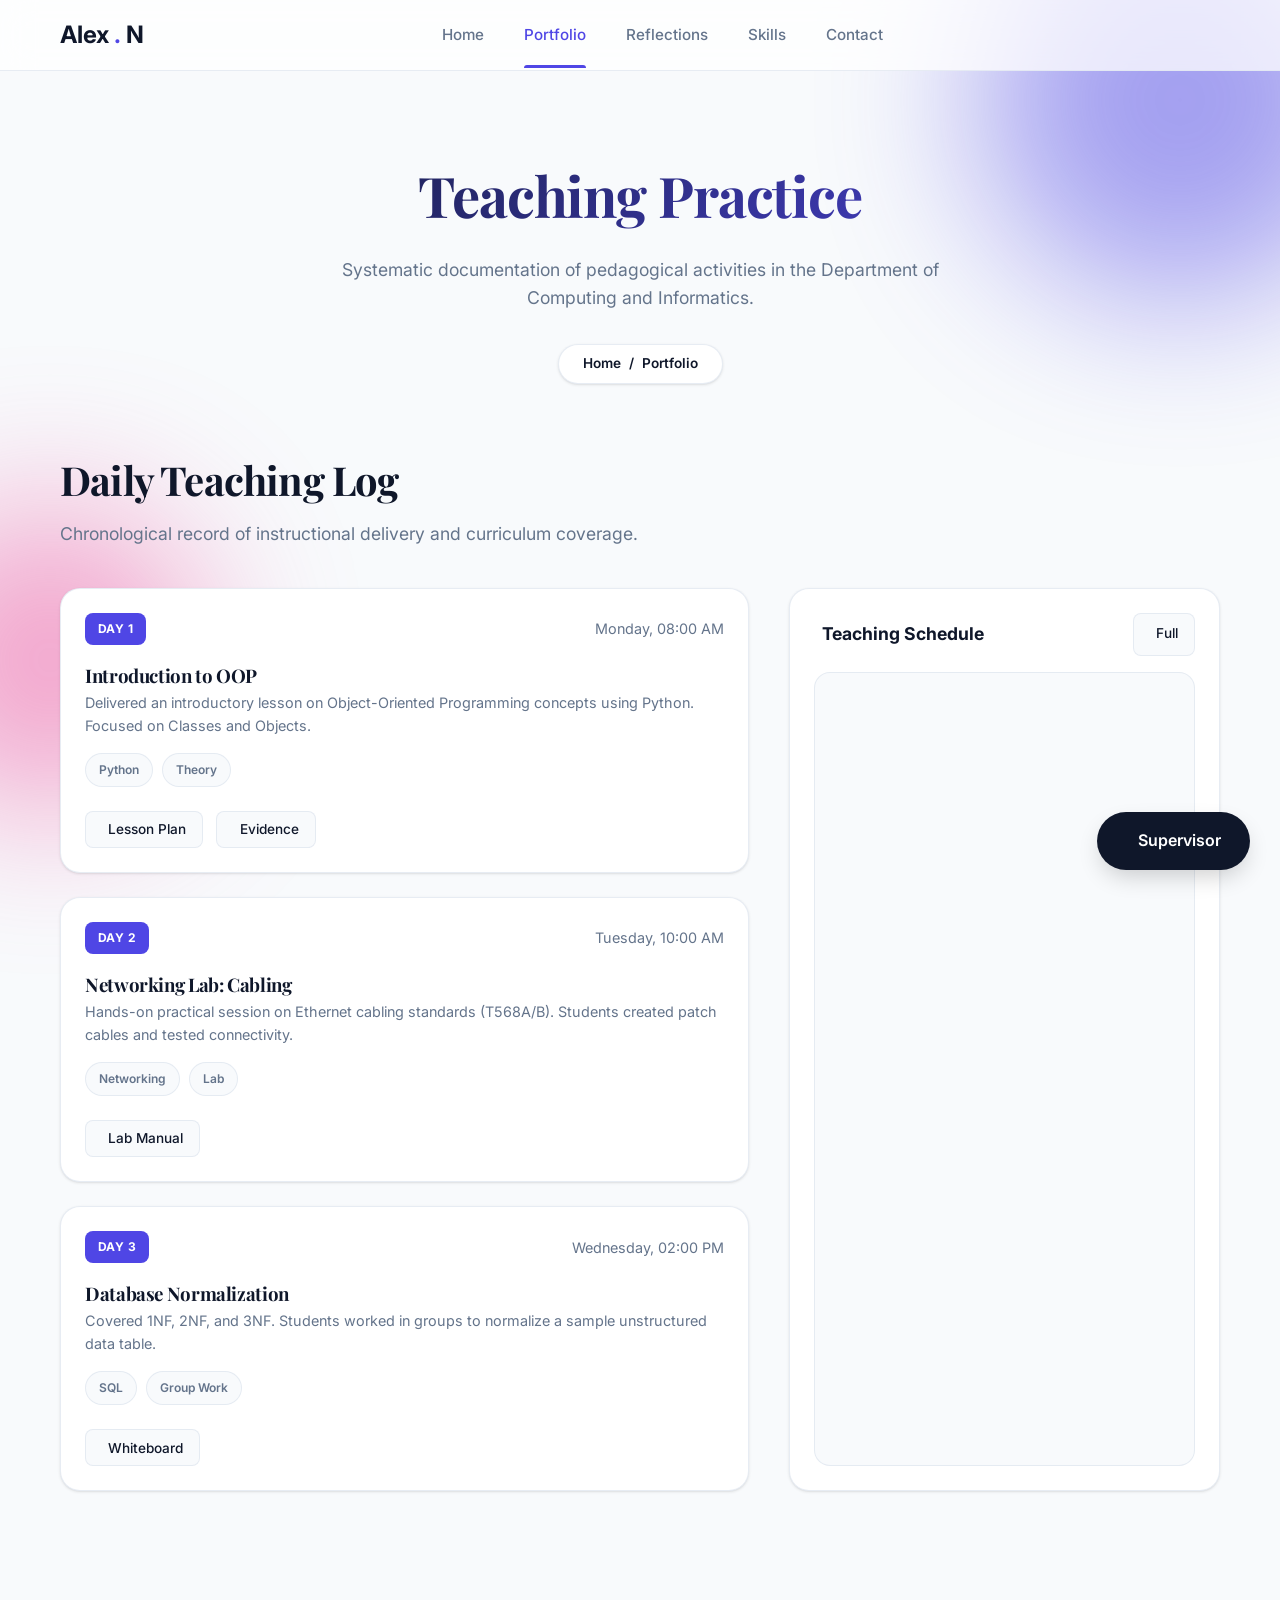
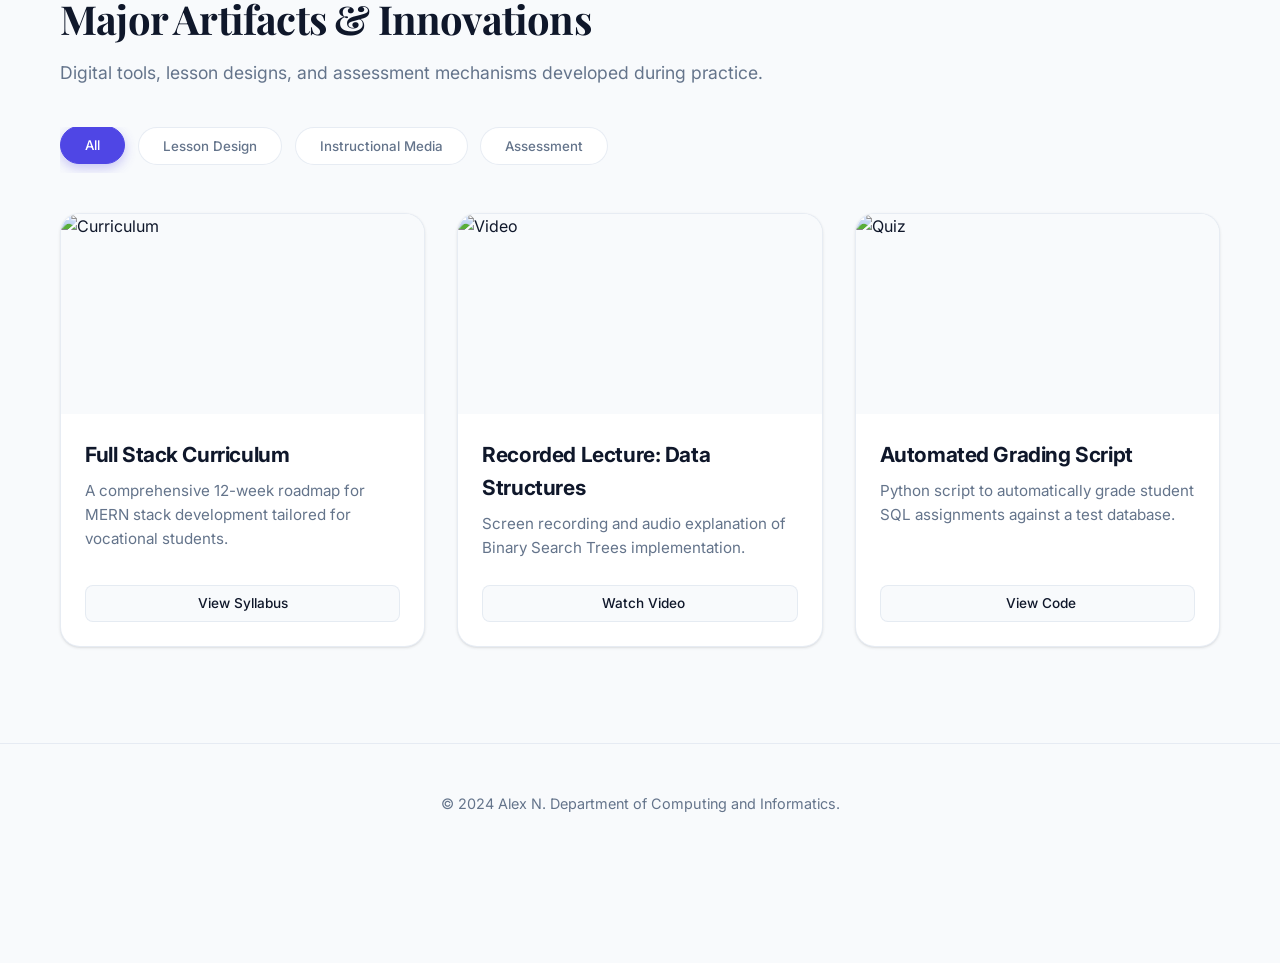
==== commit 122f12bd: "Update projects.html" ====
--- a/projects.html
+++ b/projects.html
@@ -24,7 +24,7 @@
       --bg-glass: rgba(255, 255, 255, 0.75);
       --bg-card: #ffffff;
       
-      --text-main: #0f172a; 
+      --text-main: #0f172a; /* Darker for contrast */
       --text-muted: #64748b;
       
       --border-color: rgba(226, 232, 240, 0.8);
@@ -58,9 +58,13 @@
       position: relative;
     }
 
-    /* --- BACKGROUND BLOBS --- */
+    /* --- BACKGROUND BLOBS (Modern Decor) --- */
     .bg-blob {
-      position: fixed; border-radius: 50%; filter: blur(80px); z-index: -1; opacity: 0.5;
+      position: fixed;
+      border-radius: 50%;
+      filter: blur(80px);
+      z-index: -1;
+      opacity: 0.5;
     }
     .blob-1 { top: -100px; right: -100px; width: 400px; height: 400px; background: var(--primary); }
     .blob-2 { bottom: 10%; left: -100px; width: 300px; height: 300px; background: var(--secondary); }
@@ -76,24 +80,40 @@
     .text-secondary { color: var(--secondary); }
     .text-muted { color: var(--text-muted); font-size: 0.9rem; }
     
+    /* Modern Card Style */
     .card {
-      background: var(--bg-card); border: 1px solid var(--border-color);
-      border-radius: 20px; padding: 2rem; transition: var(--transition);
-      box-shadow: var(--shadow-sm); position: relative; overflow: hidden;
-    }
-    .card:hover { transform: translateY(-5px); box-shadow: var(--shadow-lg); border-color: var(--primary); }
-
-    /* --- NAVIGATION --- */
+      background: var(--bg-card);
+      border: 1px solid var(--border-color);
+      border-radius: 20px;
+      padding: 2rem;
+      transition: var(--transition);
+      box-shadow: var(--shadow-sm);
+      position: relative;
+      overflow: hidden;
+    }
+    .card:hover { 
+      transform: translateY(-5px); 
+      box-shadow: var(--shadow-lg); 
+      border-color: var(--primary); 
+    }
+
+    /* --- NAVIGATION (Glassmorphism) --- */
     header {
       position: fixed; top: 0; width: 100%; z-index: 1000;
-      background: var(--bg-glass); backdrop-filter: blur(16px);
-      -webkit-backdrop-filter: blur(16px); border-bottom: 1px solid var(--border-color);
-    }
+      background: var(--bg-glass);
+      backdrop-filter: blur(16px);
+      -webkit-backdrop-filter: blur(16px);
+      border-bottom: 1px solid var(--border-color);
+    }
+
     .navbar {
       max-width: 1200px; margin: 0 auto; padding: 0 20px;
-      height: var(--nav-height); display: flex; align-items: center; justify-content: space-between;
-    }
+      height: var(--nav-height);
+      display: flex; align-items: center; justify-content: space-between;
+    }
+
     .logo { font-size: 1.5rem; font-weight: 700; display: flex; align-items: center; gap: 5px; }
+    
     .nav-links { display: flex; gap: 2.5rem; }
     .nav-links a { font-weight: 500; color: var(--text-muted); font-size: 0.95rem; position: relative; }
     .nav-links a:hover, .nav-links a.active { color: var(--primary); }
@@ -101,6 +121,7 @@
       content: ''; position: absolute; bottom: -24px; left: 0;
       width: 100%; height: 3px; background: var(--primary); border-radius: 3px 3px 0 0;
     }
+    
     .nav-actions { display: flex; align-items: center; gap: 1rem; }
     .theme-toggle { 
       font-size: 1.2rem; color: var(--text-main); background: transparent; 
@@ -108,14 +129,21 @@
       transition: var(--transition);
     }
     .theme-toggle:hover { background: var(--primary-light); }
+    
     .mobile-menu-btn { display: none; font-size: 1.5rem; color: var(--text-main); background: transparent; }
 
     /* --- HERO --- */
-    .page-hero { padding-top: calc(var(--nav-height) + 5rem); padding-bottom: 4rem; text-align: center; }
+    .page-hero {
+      padding-top: calc(var(--nav-height) + 5rem);
+      padding-bottom: 4rem;
+      text-align: center;
+    }
     .page-hero h1 { 
-      font-size: 3.5rem; margin-bottom: 1rem; 
+      font-size: 3.5rem; 
+      margin-bottom: 1rem; 
       background: linear-gradient(135deg, var(--text-main) 0%, var(--primary) 100%);
-      -webkit-background-clip: text; -webkit-text-fill-color: transparent;
+      -webkit-background-clip: text;
+      -webkit-text-fill-color: transparent;
     }
     .page-hero .hero-subtitle { max-width: 600px; margin: 0 auto 2rem; color: var(--text-muted); font-size: 1.1rem; }
     
@@ -123,7 +151,8 @@
       display: inline-flex; align-items: center; gap: 0.5rem;
       background: var(--bg-card); padding: 0.5rem 1.5rem;
       border-radius: 50px; border: 1px solid var(--border-color);
-      font-size: 0.85rem; font-weight: 600; box-shadow: var(--shadow-sm);
+      font-size: 0.85rem; font-weight: 600;
+      box-shadow: var(--shadow-sm);
     }
 
     /* --- SECTION STYLING --- */
@@ -132,35 +161,51 @@
     .section-header h2 { font-size: 2.5rem; margin-bottom: 0.5rem; }
     .section-header p { color: var(--text-muted); font-size: 1.1rem; }
 
-    /* --- TIMELINE --- */
-    .schedule-layout { display: grid; grid-template-columns: 1.6fr 1fr; gap: 2.5rem; }
-    .activity-grid { display: flex; flex-direction: column; gap: 1.5rem; }
+    /* --- TIMELINE (Modern Feed Style) --- */
+    .schedule-layout {
+      display: grid; grid-template-columns: 1.6fr 1fr; gap: 2.5rem;
+    }
+    
+    /* Removed vertical line for a cleaner look */
+    .activity-grid {
+      display: flex; flex-direction: column; gap: 1.5rem;
+    }
+    
     .activity-card { padding: 1.5rem; }
+    
     .card-header { display: flex; justify-content: space-between; align-items: center; margin-bottom: 1rem; }
     .day-badge {
       background: var(--primary); color: white;
       padding: 0.4rem 0.8rem; border-radius: 8px; font-size: 0.75rem; font-weight: 700; text-transform: uppercase;
       letter-spacing: 0.5px;
     }
+
     .tag-group { display: flex; gap: 0.6rem; margin: 1rem 0; flex-wrap: wrap; }
     .tag {
       background: var(--bg-body); border: 1px solid var(--border-color);
       padding: 0.4rem 0.8rem; border-radius: 50px; font-size: 0.75rem; color: var(--text-muted); font-weight: 600;
     }
+
     .project-links { display: flex; gap: 0.8rem; margin-top: 1.5rem; }
     .btn-sm { 
       padding: 0.6rem 1rem; font-size: 0.85rem; border-radius: 8px; 
-      display: flex; align-items: center; gap: 0.4rem; font-weight: 500; transition: var(--transition);
+      display: flex; align-items: center; gap: 0.4rem; font-weight: 500;
+      transition: var(--transition);
     }
     .btn-outline { border: 1px solid var(--border-color); background: var(--bg-body); color: var(--text-main); }
     .btn-outline:hover { border-color: var(--primary); color: var(--primary); background: var(--primary-light); transform: translateY(-2px); }
 
-    /* Calendar */
+    /* Calendar Widget */
     .calendar-widget { padding: 1.5rem; overflow: hidden; display: flex; flex-direction: column; height: 100%; }
-    .widget-header { display: flex; justify-content: space-between; align-items: center; margin-bottom: 1rem; }
+    .widget-header {
+      display: flex; justify-content: space-between; align-items: center;
+      margin-bottom: 1rem;
+    }
     .widget-title { display: flex; align-items: center; gap: 0.5rem; font-weight: 700; font-size: 1.1rem; }
+    
     .calendar-container { 
-      background: var(--bg-body); border-radius: 16px; overflow: hidden; border: 1px solid var(--border-color); flex-grow: 1;
+      background: var(--bg-body); border-radius: 16px; overflow: hidden; border: 1px solid var(--border-color);
+      flex-grow: 1;
     }
 
     /* --- ARTIFACTS GRID --- */
@@ -169,32 +214,26 @@
     }
     .filter-btn {
       padding: 0.6rem 1.5rem; border-radius: 50px; border: 1px solid var(--border-color);
-      background: var(--bg-card); color: var(--text-muted); font-weight: 500; white-space: nowrap; transition: var(--transition);
+      background: var(--bg-card); color: var(--text-muted); font-weight: 500; white-space: nowrap;
+      transition: var(--transition);
     }
     .filter-btn.active, .filter-btn:hover {
       background: var(--primary); color: white; border-color: var(--primary);
-      box-shadow: 0 4px 12px rgba(79, 70, 229, 0.3); transform: translateY(-1px);
-    }
-
-    /* Upload Button Style */
-    .btn-upload {
-      background: var(--text-main); color: var(--bg-card);
-      border: none; padding: 0.6rem 1.5rem; border-radius: 50px;
-      font-weight: 600; display: flex; align-items: center; gap: 0.5rem;
-      transition: var(--transition); margin-left: auto;
-    }
-    .btn-upload:hover { background: var(--primary); transform: translateY(-2px); box-shadow: 0 4px 12px rgba(79, 70, 229, 0.4); }
-
-    .project-grid { display: grid; grid-template-columns: repeat(auto-fill, minmax(320px, 1fr)); gap: 2rem; }
+      box-shadow: 0 4px 12px rgba(79, 70, 229, 0.3);
+      transform: translateY(-1px);
+    }
+
+    .project-grid {
+      display: grid; grid-template-columns: repeat(auto-fill, minmax(320px, 1fr)); gap: 2rem;
+    }
+    
     .artifact-card { padding: 0; height: 100%; display: flex; flex-direction: column; }
     .artifact-thumb {
       height: 200px; width: 100%; background-color: var(--bg-body);
-      position: relative; overflow: hidden; display: flex; align-items: center; justify-content: center;
+      position: relative; overflow: hidden;
     }
     .artifact-thumb img { width: 100%; height: 100%; object-fit: cover; transition: transform 0.6s ease; }
     .artifact-card:hover .artifact-thumb img { transform: scale(1.08); }
-    /* Placeholder for non-image uploads */
-    .artifact-thumb i { font-size: 4rem; color: var(--text-muted); opacity: 0.5; }
     
     .artifact-content { padding: 1.5rem; flex-grow: 1; display: flex; flex-direction: column; }
     .artifact-content h3 { font-size: 1.3rem; margin-bottom: 0.5rem; font-family: 'Inter', sans-serif; font-weight: 700; }
@@ -206,7 +245,9 @@
       background: var(--text-main); color: var(--bg-card);
       padding: 1rem 1.8rem; border-radius: 50px;
       display: flex; align-items: center; gap: 0.8rem;
-      box-shadow: 0 10px 25px -5px rgba(0,0,0,0.2); z-index: 900; transition: var(--transition); font-weight: 600;
+      box-shadow: 0 10px 25px -5px rgba(0,0,0,0.2);
+      z-index: 900; transition: var(--transition);
+      font-weight: 600;
     }
     .supervisor-fab:hover { transform: translateY(-4px); box-shadow: 0 20px 25px -5px rgba(0,0,0,0.3); }
 
@@ -217,14 +258,17 @@
       display: flex; align-items: center; justify-content: center; padding: 20px;
     }
     .modal-overlay.active { opacity: 1; visibility: visible; }
+    
     .modal-content {
       background: var(--bg-card); width: 100%; max-width: 900px;
       border-radius: 24px; padding: 2.5rem; position: relative;
       transform: translateY(30px); transition: var(--transition);
       max-height: 90vh; overflow-y: auto;
-      box-shadow: var(--shadow-lg); border: 1px solid var(--border-color);
+      box-shadow: var(--shadow-lg);
+      border: 1px solid var(--border-color);
     }
     .modal-overlay.active .modal-content { transform: translateY(0); }
+    
     .close-btn {
       position: absolute; top: 1.5rem; right: 1.5rem;
       font-size: 1.5rem; color: var(--text-muted); background: transparent;
@@ -232,31 +276,8 @@
       border-radius: 50%; transition: var(--transition);
     }
     .close-btn:hover { background: var(--bg-body); color: var(--text-main); }
-
-    /* Upload Specific Styles */
-    .upload-area {
-      border: 2px dashed var(--border-color);
-      border-radius: 16px; padding: 3rem 1rem;
-      text-align: center; cursor: pointer; transition: var(--transition);
-      background: var(--bg-body); margin-bottom: 1.5rem; position: relative;
-    }
-    .upload-area:hover, .upload-area.dragover { border-color: var(--primary); background: var(--primary-light); }
-    .upload-area i { font-size: 2.5rem; color: var(--text-muted); display: block; margin-bottom: 0.5rem; }
-    .upload-area p { color: var(--text-muted); font-size: 0.9rem; }
-    .upload-area input[type="file"] {
-      position: absolute; top: 0; left: 0; width: 100%; height: 100%; opacity: 0; cursor: pointer;
-    }
-    
-    .file-info-preview {
-      display: none; align-items: center; gap: 1rem; background: var(--bg-body);
-      padding: 1rem; border-radius: 12px; margin-bottom: 1.5rem; border: 1px solid var(--border-color);
-    }
-    .file-icon { font-size: 1.5rem; color: var(--primary); }
-    .file-details { flex-grow: 1; }
-    .file-name { font-weight: 600; font-size: 0.9rem; display: block; }
-    .file-size { font-size: 0.8rem; color: var(--text-muted); }
-
-    /* Smart Viewer */
+    
+    /* Smart Viewer Specifics */
     .viewer-container { width: 100%; height: 65vh; background: var(--bg-body); display: flex; align-items: center; justify-content: center; border-radius: 16px; margin-bottom: 1.5rem; overflow: hidden; position: relative; border: 1px solid var(--border-color); }
     .viewer-container img { max-width: 100%; max-height: 100%; object-fit: contain; }
     .viewer-container iframe { width: 100%; height: 100%; border: none; }
@@ -265,12 +286,12 @@
     /* Form Styles */
     .form-group { margin-bottom: 1.2rem; }
     .form-group label { display: block; margin-bottom: 0.6rem; font-size: 0.9rem; font-weight: 600; color: var(--text-main); }
-    .form-input, .form-select {
+    .form-input {
       width: 100%; padding: 1rem; border: 1px solid var(--border-color);
       border-radius: 12px; background: var(--bg-body); color: var(--text-main); font-family: inherit;
       transition: var(--transition);
     }
-    .form-input:focus, .form-select:focus { outline: none; border-color: var(--primary); box-shadow: 0 0 0 3px var(--primary-light); }
+    .form-input:focus { outline: none; border-color: var(--primary); box-shadow: 0 0 0 3px var(--primary-light); }
     
     .btn-primary {
       background: var(--primary); color: white; padding: 1rem 1.5rem;
@@ -279,17 +300,7 @@
     }
     .btn-primary:hover { background: var(--primary-dark); transform: translateY(-2px); }
 
-    /* Toast Notifications */
-    .toast-container { position: fixed; bottom: 30px; left: 50%; transform: translateX(-50%); z-index: 3000; display: flex; flex-direction: column; gap: 10px; }
-    .toast {
-      background: var(--bg-card); color: var(--text-main); padding: 1rem 1.5rem;
-      border-radius: 12px; box-shadow: var(--shadow-lg); border: 1px solid var(--border-color);
-      display: flex; align-items: center; gap: 0.8rem; animation: slideUp 0.3s ease forwards; min-width: 300px;
-    }
-    .toast.success i { color: #10b981; }
-    .toast.error i { color: #ef4444; }
-    @keyframes slideUp { from { transform: translateY(20px); opacity: 0; } to { transform: translateY(0); opacity: 1; } }
-
+    /* Footer */
     .site-footer { text-align: center; padding: 3rem 0; border-top: 1px solid var(--border-color); color: var(--text-muted); font-size: 0.9rem; margin-top: 4rem; }
 
     /* Responsive */
@@ -312,9 +323,6 @@
   <!-- Modern Decorative Background -->
   <div class="bg-blob blob-1"></div>
   <div class="bg-blob blob-2"></div>
-
-  <!-- Toast Container -->
-  <div class="toast-container" id="toastContainer"></div>
 
   <!-- Navigation -->
   <header>
@@ -426,7 +434,12 @@
             <div class="calendar-container">
               <iframe 
                 src="https://calendar.google.com/calendar/embed?src=en.ke%23holiday%40group.v.calendar.google.com&ctz=Africa%2FNairobi" 
-                style="border: 0" width="100%" height="400" frameborder="0" scrolling="no" title="Teaching Schedule Calendar">
+                style="border: 0" 
+                width="100%" 
+                height="400" 
+                frameborder="0" 
+                scrolling="no"
+                title="Teaching Schedule Calendar">
               </iframe>
             </div>
           </div>
@@ -434,30 +447,25 @@
       </div>
     </section>
 
-    <!-- SECTION 2: ARTIFACTS GRID & UPLOAD -->
+    <!-- SECTION 2: ARTIFACTS GRID -->
     <section class="content-section artifact-section" aria-labelledby="artifacts-heading">
         <div class="section-header" data-aos="fade-up">
           <h2 id="artifacts-heading">Major Artifacts & Innovations</h2>
           <p>Digital tools, lesson designs, and assessment mechanisms developed during practice.</p>
         </div>
 
-        <!-- Filters & Upload Button -->
+        <!-- Filters -->
         <div class="filter-container" data-aos="fade-up" role="tablist" aria-label="Filter Artifacts">
           <button class="filter-btn active" data-filter="all" role="tab" aria-selected="true">All</button>
           <button class="filter-btn" data-filter="lesson" role="tab" aria-selected="false">Lesson Design</button>
           <button class="filter-btn" data-filter="media" role="tab" aria-selected="false">Instructional Media</button>
           <button class="filter-btn" data-filter="assessment" role="tab" aria-selected="false">Assessment</button>
-          
-          <!-- UPLOAD BUTTON ADDED HERE -->
-          <button class="btn-upload" onclick="openUploadModal()">
-            <i class="ri-upload-cloud-2-line"></i> Upload New
-          </button>
         </div>
 
         <!-- Grid -->
         <div id="projects-render" class="project-grid" role="tabpanel">
            
-           <!-- Item 1 -->
+           <!-- Item 1: Lesson -->
            <div class="card artifact-card" data-category="lesson" data-aos="zoom-in">
               <div class="artifact-thumb">
                  <img src="https://images.unsplash.com/photo-1509228468518-180dd4864904?ixlib=rb-4.0.3&auto=format&fit=crop&w=600&q=80" alt="Curriculum">
@@ -469,7 +477,7 @@
               </div>
            </div>
 
-           <!-- Item 2 -->
+           <!-- Item 2: Media -->
            <div class="card artifact-card" data-category="media" data-aos="zoom-in" data-aos-delay="100">
               <div class="artifact-thumb">
                  <img src="https://images.unsplash.com/photo-1516321318423-f06f85e504b3?ixlib=rb-4.0.3&auto=format&fit=crop&w=600&q=80" alt="Video">
@@ -481,7 +489,7 @@
               </div>
            </div>
 
-           <!-- Item 3 -->
+           <!-- Item 3: Assessment -->
            <div class="card artifact-card" data-category="assessment" data-aos="zoom-in" data-aos-delay="200">
               <div class="artifact-thumb">
                  <img src="https://images.unsplash.com/photo-1434030216411-0b793f4b4173?ixlib=rb-4.0.3&auto=format&fit=crop&w=600&q=80" alt="Quiz">
@@ -503,58 +511,7 @@
     <span class="fab-text">Supervisor</span>
   </a>
 
-  <!-- NEW MODAL 1: UPLOAD MODAL -->
-  <div class="modal-overlay" id="uploadModal" aria-hidden="true">
-    <div class="modal-content" style="max-width: 600px;">
-      <button class="close-btn" onclick="closeUploadModal()">&times;</button>
-      <h3 style="margin-bottom: 1.5rem; font-size: 1.5rem;">Upload New Artifact</h3>
-      
-      <form id="uploadForm">
-        <div class="form-group">
-          <label for="upload-title">Artifact Title</label>
-          <input type="text" id="upload-title" class="form-input" placeholder="e.g. Advanced CSS Lesson Plan" required>
-        </div>
-        
-        <div class="form-group">
-          <label for="upload-category">Category</label>
-          <select id="upload-category" class="form-select">
-            <option value="lesson">Lesson Design</option>
-            <option value="media">Instructional Media</option>
-            <option value="assessment">Assessment</option>
-          </select>
-        </div>
-
-        <div class="form-group">
-          <label>Document / Media File</label>
-          <!-- Drag & Drop Zone -->
-          <div class="upload-area" id="drop-zone">
-            <i class="ri-upload-cloud-2-line"></i>
-            <p><strong>Click to browse</strong> or drag file here</p>
-            <p style="font-size: 0.8rem; margin-top: 5px;">Supports Images, PDFs, MP4</p>
-            <input type="file" id="file-input" accept="image/*,.pdf,video/*" required>
-          </div>
-          <!-- Preview Info -->
-          <div class="file-info-preview" id="file-preview">
-            <i class="ri-file-line file-icon" id="preview-icon"></i>
-            <div class="file-details">
-              <span class="file-name" id="preview-name">filename.pdf</span>
-              <span class="file-size" id="preview-size">2.4 MB</span>
-            </div>
-            <button type="button" class="btn-sm btn-outline" onclick="clearFile(event)"><i class="ri-close-line"></i></button>
-          </div>
-        </div>
-
-        <div class="form-group">
-          <label for="upload-desc">Description (Optional)</label>
-          <textarea id="upload-desc" class="form-input" rows="3" placeholder="Brief context about this resource..."></textarea>
-        </div>
-
-        <button type="submit" class="btn-primary"><i class="ri-save-line"></i> Add to Repository</button>
-      </form>
-    </div>
-  </div>
-
-  <!-- MODAL 2: SMART VIEWER -->
+  <!-- 1. Smart Viewer Modal -->
   <div class="modal-overlay" id="smartViewerModal" aria-hidden="true" role="dialog">
     <div class="modal-content">
       <button class="close-btn" onclick="closeSmartViewer()" aria-label="Close modal">&times;</button>
@@ -570,7 +527,7 @@
     </div>
   </div>
 
-  <!-- MODAL 3: SUPERVISOR FEEDBACK -->
+  <!-- 2. Supervisor Feedback Modal -->
   <div class="modal-overlay" id="feedbackModal" aria-hidden="true" role="dialog">
     <div class="modal-content">
       <div class="modal-header" style="display:flex; justify-content:space-between; align-items:center; margin-bottom:2rem;">
@@ -663,206 +620,14 @@
       });
     });
 
-    /* ----------------------------------------------------
-       5. NEW UPLOAD SYSTEM LOGIC
-    ---------------------------------------------------- */
-    const uploadModal = document.getElementById('uploadModal');
-    const uploadForm = document.getElementById('uploadForm');
-    const fileInput = document.getElementById('file-input');
-    const dropZone = document.getElementById('drop-zone');
-    const filePreview = document.getElementById('file-preview');
-    const previewName = document.getElementById('preview-name');
-    const previewSize = document.getElementById('preview-size');
-    const previewIcon = document.getElementById('preview-icon');
-    
-    let currentFileBase64 = null;
-    let currentFileType = null;
-
-    function openUploadModal() {
-      uploadModal.classList.add('active');
-    }
-
-    function closeUploadModal() {
-      uploadModal.classList.remove('active');
-      // Delay reset slightly for visual smoothness
-      setTimeout(() => {
-        uploadForm.reset();
-        clearFileUI();
-      }, 300);
-    }
-
-    // Drag & Drop visual effects
-    ['dragenter', 'dragover'].forEach(eventName => {
-      dropZone.addEventListener(eventName, (e) => {
-        e.preventDefault();
-        e.stopPropagation();
-        dropZone.classList.add('dragover');
-      }, false);
-    });
-
-    ['dragleave', 'drop'].forEach(eventName => {
-      dropZone.addEventListener(eventName, (e) => {
-        e.preventDefault();
-        e.stopPropagation();
-        dropZone.classList.remove('dragover');
-      }, false);
-    });
-
-    // Handle File Selection
-    dropZone.addEventListener('drop', (e) => {
-      const dt = e.dataTransfer;
-      const files = dt.files;
-      handleFiles(files);
-    });
-
-    fileInput.addEventListener('change', function() {
-      handleFiles(this.files);
-    });
-
-    function handleFiles(files) {
-      if(files.length > 0) {
-        const file = files[0];
-        // Validate
-        if(file.size > 5 * 1024 * 1024) { // 5MB limit for demo safety
-          showToast('File too large. Please select a file under 5MB.', 'error');
-          return;
-        }
-
-        // Show Preview
-        previewName.textContent = file.name;
-        previewSize.textContent = (file.size / 1024 / 1024).toFixed(2) + ' MB';
-        dropZone.style.display = 'none';
-        filePreview.style.display = 'flex';
-
-        // Set Icon based on type
-        if(file.type.startsWith('image/')) {
-          previewIcon.className = 'ri-image-line file-icon';
-          currentFileType = 'image';
-        } else if (file.type === 'application/pdf') {
-          previewIcon.className = 'ri-file-pdf-line file-icon';
-          currentFileType = 'pdf';
-        } else if (file.type.startsWith('video/')) {
-          previewIcon.className = 'ri-video-line file-icon';
-          currentFileType = 'video';
-        } else {
-          previewIcon.className = 'ri-file-text-line file-icon';
-          currentFileType = 'other';
-        }
-
-        // Read File
-        const reader = new FileReader();
-        reader.onload = function(e) {
-          currentFileBase64 = e.target.result;
-        };
-        reader.readAsDataURL(file);
-      }
-    }
-
-    function clearFile(e) {
-      if(e) e.preventDefault();
-      fileInput.value = '';
-      currentFileBase64 = null;
-      clearFileUI();
-    }
-
-    function clearFileUI() {
-      dropZone.style.display = 'block';
-      filePreview.style.display = 'none';
-    }
-
-    // Handle Form Submission
-    uploadForm.addEventListener('submit', (e) => {
-      e.preventDefault();
-
-      if(!currentFileBase64) {
-        showToast('Please select a file to upload.', 'error');
-        return;
-      }
-
-      const title = document.getElementById('upload-title').value;
-      const category = document.getElementById('upload-category').value;
-      const desc = document.getElementById('upload-desc').value || "No description provided.";
-
-      addArtifactToGrid(title, desc, category, currentFileBase64, currentFileType);
-      
-      showToast('Artifact added successfully!', 'success');
-      closeUploadModal();
-    });
-
-    // Add Dynamic Card to DOM
-    function addArtifactToGrid(title, desc, category, fileSrc, type) {
-      const grid = document.getElementById('projects-render');
-      
-      // Determine icon/image for thumbnail
-      let thumbContent = '';
-      if(type === 'image') {
-        thumbContent = `<img src="${fileSrc}" alt="${title}">`;
-      } else if (type === 'pdf') {
-        thumbContent = `<i class="ri-file-pdf-line"></i><span style="margin-top:10px; font-weight:600">PDF Document</span>`;
-      } else if (type === 'video') {
-        thumbContent = `<i class="ri-film-line"></i><span style="margin-top:10px; font-weight:600">Video Resource</span>`;
-      } else {
-        thumbContent = `<i class="ri-file-line"></i>`;
-      }
-
-      const div = document.createElement('div');
-      div.className = 'card artifact-card';
-      div.setAttribute('data-category', category);
-      div.setAttribute('data-aos', 'zoom-in'); // Add animation class
-      
-      // IMPORTANT: Use onclick with window.openSmartViewer for dynamic elements
-      div.innerHTML = `
-        <div class="artifact-thumb">
-           ${thumbContent}
-        </div>
-        <div class="artifact-content">
-           <h3>${title}</h3>
-           <p>${desc}</p>
-           <button class="btn btn-sm btn-outline" style="width:100%; justify-content:center" 
-             onclick="openSmartViewer('${fileSrc}', '${title.replace(/'/g, "\\'")}', '${type}')">
-             <i class="ri-eye-line"></i> View Resource
-           </button>
-        </div>
-      `;
-
-      // Prepend to grid so it shows first
-      grid.insertBefore(div, grid.firstChild);
-      
-      // Refresh AOS to recognize new element
-      AOS.refresh();
-    }
-
-    // Toast Notification Function
-    function showToast(message, type = 'success') {
-      const container = document.getElementById('toastContainer');
-      const toast = document.createElement('div');
-      toast.className = `toast ${type}`;
-      
-      const icon = type === 'success' ? 'ri-checkbox-circle-fill' : 'ri-error-warning-fill';
-      
-      toast.innerHTML = `<i class="${icon}"></i> <span>${message}</span>`;
-      
-      container.appendChild(toast);
-      
-      // Remove after 3 seconds
-      setTimeout(() => {
-        toast.style.opacity = '0';
-        toast.style.transform = 'translateY(20px)';
-        setTimeout(() => toast.remove(), 300);
-      }, 3000);
-    }
-
-    /* ----------------------------------------------------
-       6. SMART VIEWER MODAL LOGIC
-    ---------------------------------------------------- */
+    // 5. Smart Viewer Modal Logic
     const viewerModal = document.getElementById('smartViewerModal');
     const viewerTitle = document.getElementById('viewer-title');
     const viewerContainer = document.getElementById('viewer-container');
 
-    // Attach to window so dynamic onclicks work
-    window.openSmartViewer = function(src, title, type) {
+    function openSmartViewer(src, title, type) {
       viewerTitle.innerText = title;
-      viewerContainer.innerHTML = ''; 
+      viewerContainer.innerHTML = ''; // Clear previous content
 
       if(type === 'pdf') {
         viewerContainer.innerHTML = `<iframe src="${src}" frameborder="0"></iframe>`;
@@ -883,18 +648,17 @@
 
     function closeSmartViewer() {
       viewerModal.classList.remove('active');
-      setTimeout(() => { 
-        viewerContainer.innerHTML = ''; // Stop video playback
-      }, 300);
-    }
-
-    // 7. Supervisor Modal Logic
+      // Clear content to stop video playing
+      setTimeout(() => { viewerContainer.innerHTML = ''; }, 300);
+    }
+
+    // 6. Supervisor Modal Logic
     const feedbackModal = document.getElementById('feedbackModal');
-    window.openModal = function(context) {
+    function openModal(context) {
       document.getElementById('project-name').value = context;
       feedbackModal.classList.add('active');
     }
-    window.closeModal = function() {
+    function closeModal() {
       feedbackModal.classList.remove('active');
     }
 
@@ -902,7 +666,6 @@
     window.onclick = function(event) {
       if (event.target == viewerModal) closeSmartViewer();
       if (event.target == feedbackModal) closeModal();
-      if (event.target == uploadModal) closeUploadModal();
     }
   </script>
 </body>
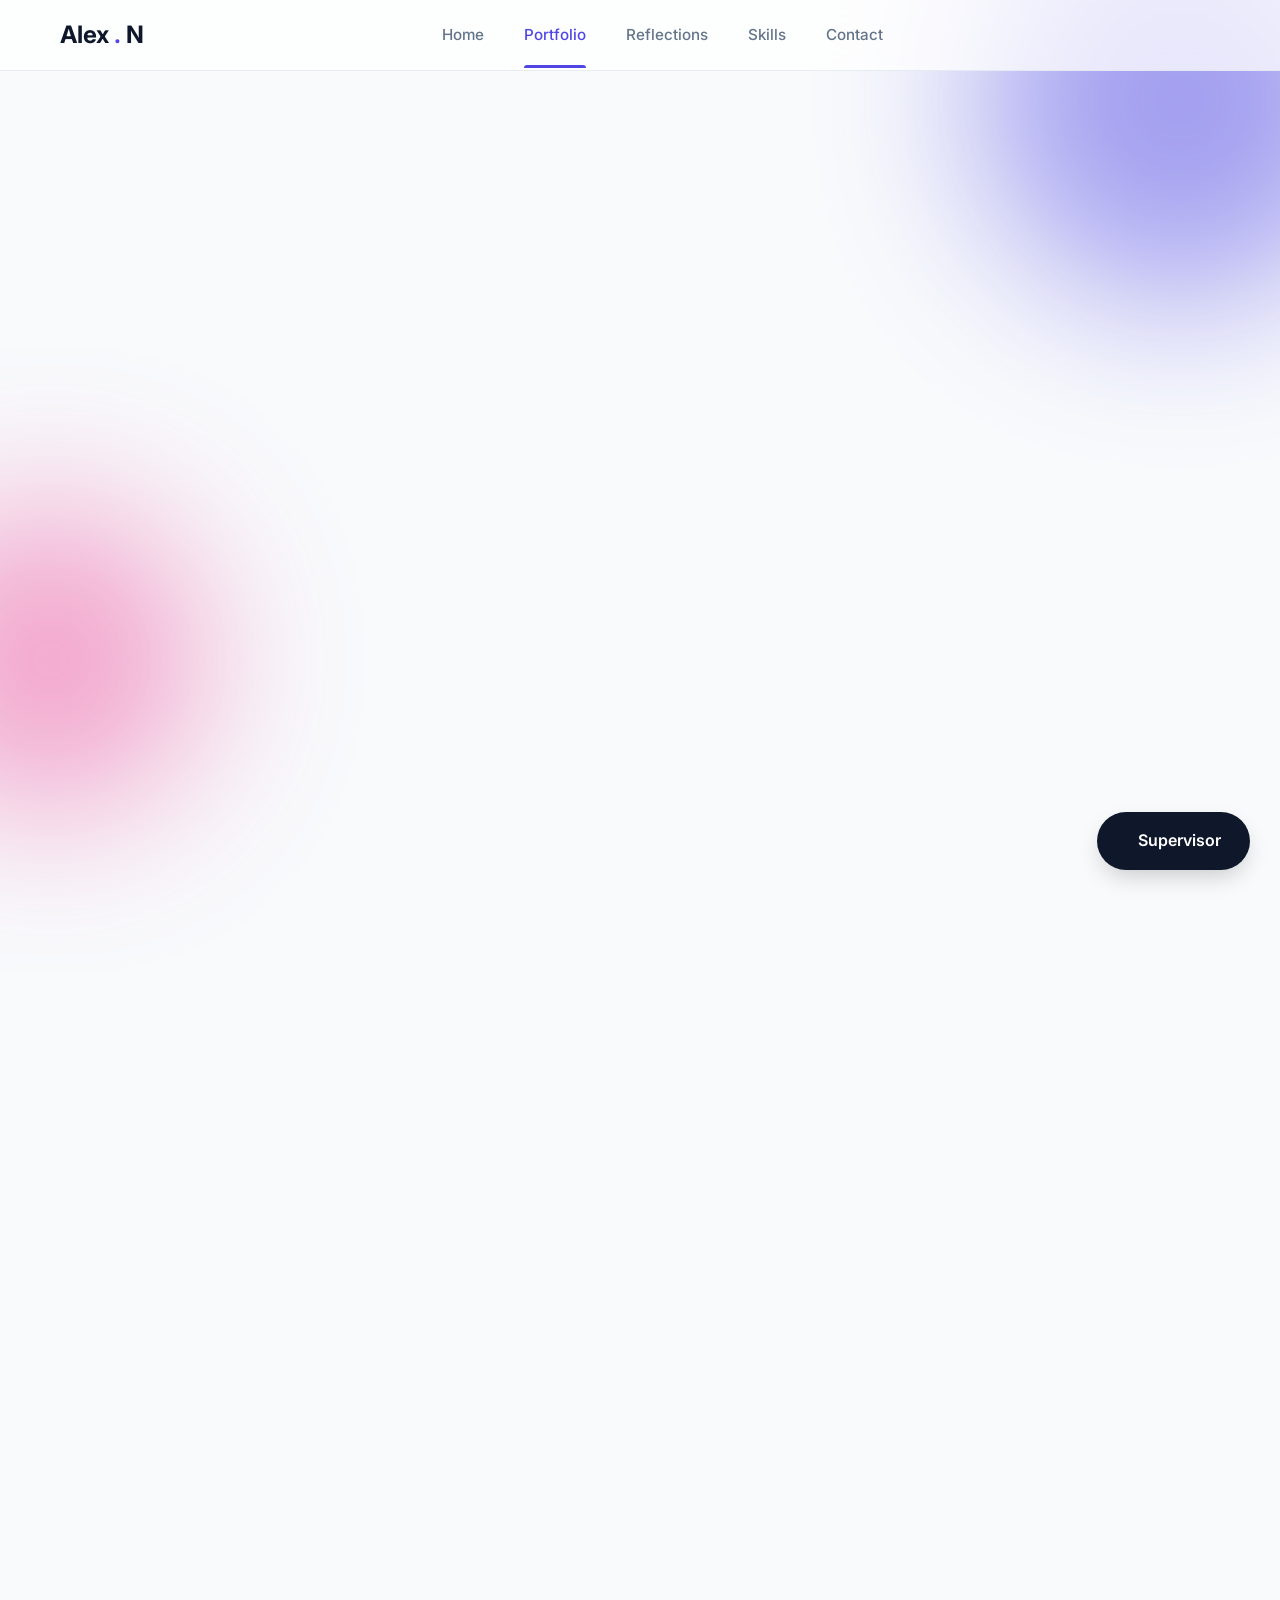
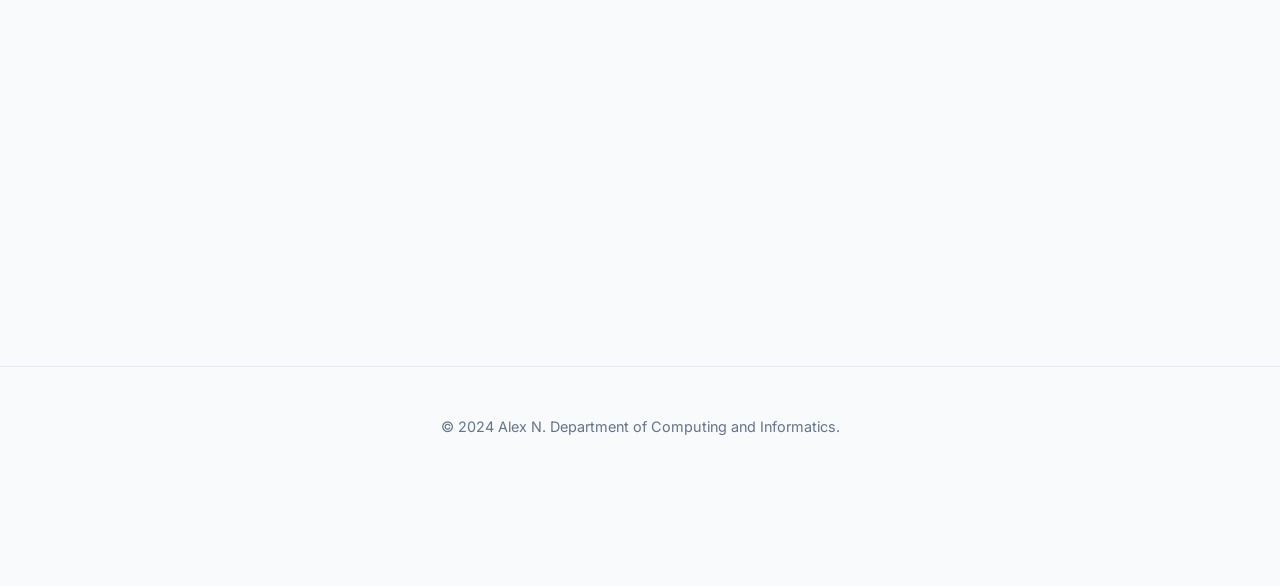
==== commit d02264ea: "Update projects.html" ====
--- a/projects.html
+++ b/projects.html
@@ -24,7 +24,7 @@
       --bg-glass: rgba(255, 255, 255, 0.75);
       --bg-card: #ffffff;
       
-      --text-main: #0f172a; /* Darker for contrast */
+      --text-main: #0f172a; 
       --text-muted: #64748b;
       
       --border-color: rgba(226, 232, 240, 0.8);
@@ -93,7 +93,7 @@
     }
     .card:hover { 
       transform: translateY(-5px); 
-      box-shadow: var(--shadow-lg); 
+      box-shadow: var(--shadow-md); 
       border-color: var(--primary); 
     }
 
@@ -157,16 +157,26 @@
 
     /* --- SECTION STYLING --- */
     .content-section { margin-bottom: 6rem; }
-    .section-header { margin-bottom: 2.5rem; }
+    .section-header { 
+      margin-bottom: 2.5rem; 
+      display: flex; justify-content: space-between; align-items: center;
+    }
     .section-header h2 { font-size: 2.5rem; margin-bottom: 0.5rem; }
     .section-header p { color: var(--text-muted); font-size: 1.1rem; }
+    
+    /* Add Button Styling */
+    .btn-add {
+      background: var(--primary); color: white; padding: 0.6rem 1.2rem;
+      border-radius: 8px; font-weight: 600; display: flex; align-items: center; gap: 0.5rem;
+      transition: var(--transition); font-size: 0.9rem;
+    }
+    .btn-add:hover { background: var(--primary-dark); transform: translateY(-2px); }
 
     /* --- TIMELINE (Modern Feed Style) --- */
     .schedule-layout {
       display: grid; grid-template-columns: 1.6fr 1fr; gap: 2.5rem;
     }
     
-    /* Removed vertical line for a cleaner look */
     .activity-grid {
       display: flex; flex-direction: column; gap: 1.5rem;
     }
@@ -185,8 +195,13 @@
       background: var(--bg-body); border: 1px solid var(--border-color);
       padding: 0.4rem 0.8rem; border-radius: 50px; font-size: 0.75rem; color: var(--text-muted); font-weight: 600;
     }
-
-    .project-links { display: flex; gap: 0.8rem; margin-top: 1.5rem; }
+    .tag button { /* Tag Remove Button */
+      background: transparent; border: none; color: var(--text-muted); font-size: 0.8rem;
+      margin-left: 0.5rem; cursor: pointer;
+    }
+    .tag button:hover { color: #ef4444; }
+
+    .project-links { display: flex; gap: 0.8rem; margin-top: 1.5rem; flex-wrap: wrap; }
     .btn-sm { 
       padding: 0.6rem 1rem; font-size: 0.85rem; border-radius: 8px; 
       display: flex; align-items: center; gap: 0.4rem; font-weight: 500;
@@ -194,6 +209,13 @@
     }
     .btn-outline { border: 1px solid var(--border-color); background: var(--bg-body); color: var(--text-main); }
     .btn-outline:hover { border-color: var(--primary); color: var(--primary); background: var(--primary-light); transform: translateY(-2px); }
+    
+    .delete-btn {
+      background: rgba(239, 68, 68, 0.1); color: #ef4444; border: none;
+      padding: 0.4rem 0.8rem; border-radius: 6px; font-size: 0.8rem;
+      display: flex; align-items: center; gap: 0.4rem; transition: var(--transition);
+    }
+    .delete-btn:hover { background: #ef4444; color: white; }
 
     /* Calendar Widget */
     .calendar-widget { padding: 1.5rem; overflow: hidden; display: flex; flex-direction: column; height: 100%; }
@@ -204,8 +226,7 @@
     .widget-title { display: flex; align-items: center; gap: 0.5rem; font-weight: 700; font-size: 1.1rem; }
     
     .calendar-container { 
-      background: var(--bg-body); border-radius: 16px; overflow: hidden; border: 1px solid var(--border-color);
-      flex-grow: 1;
+      background: var(--bg-body); border-radius: 16px; overflow: hidden; border: 1px solid var(--border-color); flex-grow: 1;
     }
 
     /* --- ARTIFACTS GRID --- */
@@ -219,8 +240,7 @@
     }
     .filter-btn.active, .filter-btn:hover {
       background: var(--primary); color: white; border-color: var(--primary);
-      box-shadow: 0 4px 12px rgba(79, 70, 229, 0.3);
-      transform: translateY(-1px);
+      box-shadow: 0 4px 12px rgba(79, 70, 229, 0.3); transform: translateY(-1px);
     }
 
     .project-grid {
@@ -230,7 +250,7 @@
     .artifact-card { padding: 0; height: 100%; display: flex; flex-direction: column; }
     .artifact-thumb {
       height: 200px; width: 100%; background-color: var(--bg-body);
-      position: relative; overflow: hidden;
+      position: relative; overflow: hidden; display: flex; align-items: center; justify-content: center;
     }
     .artifact-thumb img { width: 100%; height: 100%; object-fit: cover; transition: transform 0.6s ease; }
     .artifact-card:hover .artifact-thumb img { transform: scale(1.08); }
@@ -238,7 +258,7 @@
     .artifact-content { padding: 1.5rem; flex-grow: 1; display: flex; flex-direction: column; }
     .artifact-content h3 { font-size: 1.3rem; margin-bottom: 0.5rem; font-family: 'Inter', sans-serif; font-weight: 700; }
     .artifact-content p { font-size: 0.95rem; color: var(--text-muted); margin-bottom: 1.5rem; flex-grow: 1; }
-
+    
     /* --- FAB & MODALS --- */
     .supervisor-fab {
       position: fixed; bottom: 30px; right: 30px;
@@ -246,8 +266,7 @@
       padding: 1rem 1.8rem; border-radius: 50px;
       display: flex; align-items: center; gap: 0.8rem;
       box-shadow: 0 10px 25px -5px rgba(0,0,0,0.2);
-      z-index: 900; transition: var(--transition);
-      font-weight: 600;
+      z-index: 900; transition: var(--transition); font-weight: 600;
     }
     .supervisor-fab:hover { transform: translateY(-4px); box-shadow: 0 20px 25px -5px rgba(0,0,0,0.3); }
 
@@ -260,12 +279,11 @@
     .modal-overlay.active { opacity: 1; visibility: visible; }
     
     .modal-content {
-      background: var(--bg-card); width: 100%; max-width: 900px;
-      border-radius: 24px; padding: 2.5rem; position: relative;
+      background: var(--bg-card); width: 100%; max-width: 600px; /* Narrower for focused forms */
+      border-radius: 24px; padding: 2rem; position: relative;
       transform: translateY(30px); transition: var(--transition);
       max-height: 90vh; overflow-y: auto;
-      box-shadow: var(--shadow-lg);
-      border: 1px solid var(--border-color);
+      box-shadow: var(--shadow-lg); border: 1px solid var(--border-color);
     }
     .modal-overlay.active .modal-content { transform: translateY(0); }
     
@@ -283,24 +301,47 @@
     .viewer-container iframe { width: 100%; height: 100%; border: none; }
     .viewer-container video { width: 100%; height: 100%; outline: none; }
 
-    /* Form Styles */
+    /* Form Styles (Add Activity) */
     .form-group { margin-bottom: 1.2rem; }
     .form-group label { display: block; margin-bottom: 0.6rem; font-size: 0.9rem; font-weight: 600; color: var(--text-main); }
-    .form-input {
-      width: 100%; padding: 1rem; border: 1px solid var(--border-color);
-      border-radius: 12px; background: var(--bg-body); color: var(--text-main); font-family: inherit;
+    .form-input, .form-select, .form-textarea {
+      width: 100%; padding: 0.8rem; border: 1px solid var(--border-color);
+      border-radius: 8px; background: var(--bg-body); color: var(--text-main); font-family: inherit;
       transition: var(--transition);
     }
-    .form-input:focus { outline: none; border-color: var(--primary); box-shadow: 0 0 0 3px var(--primary-light); }
+    .form-input:focus, .form-select:focus, .form-textarea:focus { outline: none; border-color: var(--primary); box-shadow: 0 0 0 3px var(--primary-light); }
     
     .btn-primary {
       background: var(--primary); color: white; padding: 1rem 1.5rem;
-      border-radius: 12px; font-weight: 600; width: 100%; display: flex; justify-content: center; align-items: center; gap: 0.5rem;
+      border-radius: 8px; font-weight: 600; width: 100%; display: flex; justify-content: center; align-items: center; gap: 0.5rem;
       transition: var(--transition);
     }
     .btn-primary:hover { background: var(--primary-dark); transform: translateY(-2px); }
 
-    /* Footer */
+    /* File Upload Styles */
+    .upload-area {
+      border: 2px dashed var(--border-color); border-radius: 16px; padding: 3rem 1rem;
+      text-align: center; cursor: pointer; transition: var(--transition);
+      background: var(--bg-body); margin-bottom: 1.5rem; position: relative;
+    }
+    .upload-area:hover, .upload-area.dragover { border-color: var(--primary); background: var(--primary-light); }
+    .upload-area i { font-size: 2.5rem; color: var(--text-muted); display: block; margin-bottom: 0.5rem; }
+    .upload-area p { color: var(--text-muted); font-size: 0.9rem; margin-top: 0.5rem; }
+    .upload-area input[type="file"] {
+      position: absolute; top: 0; left: 0; width: 100%; height: 100%; opacity: 0; cursor: pointer;
+    }
+
+    /* Toast Notifications */
+    .toast-container { position: fixed; bottom: 30px; left: 50%; transform: translateX(-50%); z-index: 3000; display: flex; flex-direction: column; gap: 10px; }
+    .toast {
+      background: var(--bg-card); color: var(--text-main); padding: 1rem 1.5rem;
+      border-radius: 12px; box-shadow: var(--shadow-lg); border: 1px solid var(--border-color);
+      display: flex; align-items: center; gap: 0.8rem; animation: slideUp 0.3s ease forwards; min-width: 300px;
+    }
+    .toast.success i { color: #10b981; }
+    .toast.error i { color: #ef4444; }
+    @keyframes slideUp { from { transform: translateY(20px); opacity: 0; } to { transform: translateY(0); opacity: 1; } }
+
     .site-footer { text-align: center; padding: 3rem 0; border-top: 1px solid var(--border-color); color: var(--text-muted); font-size: 0.9rem; margin-top: 4rem; }
 
     /* Responsive */
@@ -320,9 +361,12 @@
 </head>
 <body>
 
-  <!-- Modern Decorative Background -->
+  <!-- Background Decorative Shapes -->
   <div class="bg-blob blob-1"></div>
   <div class="bg-blob blob-2"></div>
+
+  <!-- Toast Container -->
+  <div class="toast-container" id="toastContainer"></div>
 
   <!-- Navigation -->
   <header>
@@ -357,70 +401,23 @@
 
   <main class="container">
     
-    <!-- SECTION 1: TIMELINE LOG -->
+    <!-- SECTION 1: DYNAMIC TIMELINE LOG -->
     <section class="content-section" aria-labelledby="daily-log-heading">
       <div class="section-header" data-aos="fade-up">
         <h2 id="daily-log-heading">Daily Teaching Log</h2>
         <p>Chronological record of instructional delivery and curriculum coverage.</p>
+        <!-- ADD BUTTON -->
+        <button class="btn-add" onclick="openAddActivityModal()">
+          <i class="ri-add-line"></i> Add New Activity
+        </button>
       </div>
 
       <div class="schedule-layout">
         <!-- Activity Column (Timeline) -->
         <div class="activity-column">
-          <div class="activity-grid">
-            
-            <!-- Day 1 -->
-            <article class="card activity-card" data-aos="fade-up">
-              <div class="card-header">
-                <span class="day-badge">Day 1</span>
-                <span class="text-muted">Monday, 08:00 AM</span>
-              </div>
-              <h3>Introduction to OOP</h3>
-              <p class="text-muted">Delivered an introductory lesson on Object-Oriented Programming concepts using Python. Focused on Classes and Objects.</p>
-              <div class="tag-group">
-                <span class="tag">Python</span>
-                <span class="tag">Theory</span>
-              </div>
-              <div class="project-links">
-                <button class="btn btn-sm btn-outline" onclick="openSmartViewer('assets/oop-lesson-plan.pdf', 'OOP Lesson Plan', 'pdf')"><i class="ri-file-pdf-line"></i> Lesson Plan</button>
-                <button class="btn btn-sm btn-outline" onclick="openSmartViewer('assets/oop-class-evidence.jpg', 'OOP Class Evidence', 'image')"><i class="ri-image-line"></i> Evidence</button>
-              </div>
-            </article>
-
-            <!-- Day 2 -->
-            <article class="card activity-card" data-aos="fade-up" data-aos-delay="100">
-              <div class="card-header">
-                <span class="day-badge">Day 2</span>
-                <span class="text-muted">Tuesday, 10:00 AM</span>
-              </div>
-              <h3>Networking Lab: Cabling</h3>
-              <p class="text-muted">Hands-on practical session on Ethernet cabling standards (T568A/B). Students created patch cables and tested connectivity.</p>
-              <div class="tag-group">
-                <span class="tag">Networking</span>
-                <span class="tag">Lab</span>
-              </div>
-              <div class="project-links">
-                <button class="btn btn-sm btn-outline" onclick="openSmartViewer('assets/networking-lab-manual.pdf', 'Lab Manual', 'pdf')"><i class="ri-file-pdf-line"></i> Lab Manual</button>
-              </div>
-            </article>
-
-            <!-- Day 3 -->
-            <article class="card activity-card" data-aos="fade-up" data-aos-delay="150">
-              <div class="card-header">
-                <span class="day-badge">Day 3</span>
-                <span class="text-muted">Wednesday, 02:00 PM</span>
-              </div>
-              <h3>Database Normalization</h3>
-              <p class="text-muted">Covered 1NF, 2NF, and 3NF. Students worked in groups to normalize a sample unstructured data table.</p>
-              <div class="tag-group">
-                <span class="tag">SQL</span>
-                <span class="tag">Group Work</span>
-              </div>
-              <div class="project-links">
-                <button class="btn btn-sm btn-outline" onclick="openSmartViewer('assets/db-normalization-board.jpg', 'Class Whiteboard', 'image')"><i class="ri-image-line"></i> Whiteboard</button>
-              </div>
-            </article>
-
+          <!-- Container for Dynamic JS Injection -->
+          <div id="log-container" class="activity-grid">
+            <!-- Items will be rendered here by JS -->
           </div>
         </div>
 
@@ -511,7 +508,47 @@
     <span class="fab-text">Supervisor</span>
   </a>
 
-  <!-- 1. Smart Viewer Modal -->
+  <!-- MODAL 1: ADD NEW ACTIVITY (New) -->
+  <div class="modal-overlay" id="addActivityModal" aria-hidden="true">
+    <div class="modal-content">
+      <button class="close-btn" onclick="closeAddActivityModal()">&times;</button>
+      <h3 style="margin-bottom: 1.5rem; font-size: 1.5rem;">Add Teaching Activity</h3>
+      
+      <form id="activityForm">
+        <div class="form-group">
+          <label for="act-title">Activity Title</label>
+          <input type="text" id="act-title" class="form-input" placeholder="e.g. Introduction to OOP" required>
+        </div>
+
+        <div style="display: grid; grid-template-columns: 1fr 1fr; gap: 1rem;">
+          <div class="form-group">
+            <label for="act-time">Time</label>
+            <input type="text" id="act-time" class="form-input" placeholder="e.g. Monday, 08:00 AM" required>
+          </div>
+          <div class="form-group">
+            <label for="act-tag">Tag/Category</label>
+            <input type="text" id="act-tag" class="form-input" placeholder="e.g. Theory" required>
+          </div>
+        </div>
+
+        <div class="form-group">
+          <label for="act-content">Description</label>
+          <textarea id="act-content" class="form-textarea" rows="3" placeholder="What was covered..." required></textarea>
+        </div>
+
+        <div class="form-group">
+            <label for="act-file-link">File / Resource Link (Optional)</label>
+            <input type="text" id="act-file-link" class="form-input" placeholder="e.g. assets/lesson-plan.pdf">
+        </div>
+
+        <button type="submit" class="btn-primary">
+          <i class="ri-save-line"></i> Save Activity
+        </button>
+      </form>
+    </div>
+  </div>
+
+  <!-- 2. Smart Viewer Modal -->
   <div class="modal-overlay" id="smartViewerModal" aria-hidden="true" role="dialog">
     <div class="modal-content">
       <button class="close-btn" onclick="closeSmartViewer()" aria-label="Close modal">&times;</button>
@@ -527,7 +564,7 @@
     </div>
   </div>
 
-  <!-- 2. Supervisor Feedback Modal -->
+  <!-- 3. Supervisor Feedback Modal -->
   <div class="modal-overlay" id="feedbackModal" aria-hidden="true" role="dialog">
     <div class="modal-content">
       <div class="modal-header" style="display:flex; justify-content:space-between; align-items:center; margin-bottom:2rem;">
@@ -565,11 +602,10 @@
     // 1. Initialize AOS
     AOS.init({ duration: 800, once: true });
 
-    // 2. Theme Toggle Logic
+    // 2. Theme & Menu Logic
     const themeToggle = document.getElementById('themeToggle');
     const html = document.documentElement;
     
-    // Check local storage
     if(localStorage.getItem('theme') === 'dark') {
       html.setAttribute('data-theme', 'dark');
       themeToggle.innerHTML = '<i class="ri-sun-line"></i>';
@@ -583,7 +619,6 @@
       themeToggle.innerHTML = next === 'dark' ? '<i class="ri-sun-line"></i>' : '<i class="ri-moon-line"></i>';
     });
 
-    // 3. Mobile Menu
     const menuBtn = document.getElementById('menuBtn');
     const navLinks = document.getElementById('nav-links');
     menuBtn.addEventListener('click', () => {
@@ -591,23 +626,175 @@
       menuBtn.querySelector('i').className = navLinks.classList.contains('active') ? 'ri-close-line' : 'ri-menu-line';
     });
 
-    // 4. Artifact Filtering Logic
+    /* -------------------------------------------------------------------
+       3. DYNAMIC TEACHING LOG SYSTEM
+    ------------------------------------------------------------------- */
+    
+    // Initial Data (Moving hardcoded HTML to JS for dynamic management)
+    const initialData = [
+      {
+        id: '1',
+        title: 'Introduction to OOP',
+        dayLabel: 'Day 1',
+        time: 'Monday, 08:00 AM',
+        description: 'Delivered an introductory lesson on Object-Oriented Programming concepts using Python. Focused on Classes and Objects.',
+        tags: ['Python', 'Theory'],
+        links: [
+          { label: 'Lesson Plan', src: 'assets/oop-lesson-plan.pdf', type: 'pdf' },
+          { label: 'Evidence', src: 'assets/oop-class-evidence.jpg', type: 'image' }
+        ]
+      },
+      {
+        id: '2',
+        title: 'Networking Lab: Cabling',
+        dayLabel: 'Day 2',
+        time: 'Tuesday, 10:00 AM',
+        description: 'Hands-on practical session on Ethernet cabling standards (T568A/B). Students created patch cables and tested connectivity.',
+        tags: ['Networking', 'Lab'],
+        links: [
+          { label: 'Lab Manual', src: 'assets/networking-lab-manual.pdf', type: 'pdf' }
+        ]
+      },
+      {
+        id: '3',
+        title: 'Database Normalization',
+        dayLabel: 'Day 3',
+        time: 'Wednesday, 02:00 PM',
+        description: 'Covered 1NF, 2NF, and 3NF. Students worked in groups to normalize a sample unstructured data table.',
+        tags: ['SQL', 'Group Work'],
+        links: [
+          { label: 'Whiteboard', src: 'assets/db-normalization-board.jpg', type: 'image' }
+        ]
+      }
+    ];
+
+    // Load from Local Storage or use Initial Data
+    let teachingLog = JSON.parse(localStorage.getItem('teachingLog')) || initialData;
+
+    function saveTeachingLog() {
+      localStorage.setItem('teachingLog', JSON.stringify(teachingLog));
+    }
+
+    // Render Function
+    function renderLog() {
+      const container = document.getElementById('log-container');
+      container.innerHTML = '';
+
+      teachingLog.forEach((item, index) => {
+        // Generate Tags HTML
+        const tagsHtml = item.tags.map(tag => 
+          `<span class="tag">${tag} <button onclick="removeTag('${item.id}', '${tag}')" title="Remove tag">&times;</button></span>`
+        ).join('');
+
+        // Generate Links HTML
+        const linksHtml = item.links.map(link => {
+          let icon = '';
+          if(link.type === 'pdf') icon = 'ri-file-pdf-line';
+          if(link.type === 'image') icon = 'ri-image-line';
+          
+          return `<button class="btn-sm btn-outline" onclick="openSmartViewer('${link.src}', '${item.title} - ${link.label}', '${link.type}')">
+            <i class="${icon}"></i> ${link.label}
+          </button>`;
+        }).join('');
+
+        const html = `
+          <article class="card activity-card" data-aos="fade-up">
+            <div class="card-header">
+              <span class="day-badge">${item.dayLabel}</span>
+              <span class="text-muted">${item.time}</span>
+              <button class="delete-btn" onclick="deleteActivity('${item.id}')" title="Delete Activity"><i class="ri-delete-bin-line"></i></button>
+            </div>
+            <h3>${item.title}</h3>
+            <p class="text-muted">${item.description}</p>
+            <div class="tag-group">${tagsHtml}</div>
+            <div class="project-links">${linksHtml}</div>
+          </article>
+        `;
+        container.insertAdjacentHTML('beforeend', html);
+      });
+    }
+
+    // Add New Activity Logic
+    const addActivityModal = document.getElementById('addActivityModal');
+    const activityForm = document.getElementById('activityForm');
+
+    function openAddActivityModal() {
+      addActivityModal.classList.add('active');
+    }
+
+    function closeAddActivityModal() {
+      addActivityModal.classList.remove('active');
+      activityForm.reset();
+    }
+
+    activityForm.addEventListener('submit', (e) => {
+      e.preventDefault();
+      
+      const newActivity = {
+        id: Date.now().toString(),
+        title: document.getElementById('act-title').value,
+        time: document.getElementById('act-time').value,
+        description: document.getElementById('act-content').value,
+        tag: document.getElementById('act-tag').value,
+        fileLink: document.getElementById('act-file-link').value,
+        tags: [document.getElementById('act-tag').value], 'Activity'], // Default tag + Activity
+        links: []
+      };
+
+      // If a file link is provided, create a link entry
+      if (newActivity.fileLink) {
+        // Guess type based on extension (simple heuristic)
+        let type = 'external';
+        if(newActivity.fileLink.toLowerCase().includes('.pdf')) type = 'pdf';
+        else if(newActivity.fileLink.match(/\.(jpeg|jpg|png|webp)$/)) type = 'image';
+        
+        newActivity.links.push({ label: 'Resource', src: newActivity.fileLink, type: type });
+      } else {
+        // Add default links if none provided (dummy behavior for empty links)
+         newActivity.links.push({ label: 'Lesson Plan', src: 'assets/lesson-plan-template.pdf', type: 'pdf' });
+      }
+
+      teachingLog.unshift(newActivity); // Add to beginning
+      saveTeachingLog();
+      renderLog(); // Re-render timeline
+      closeAddActivityModal();
+      
+      showToast('Activity added successfully!');
+    });
+
+    function removeTag(id, tagToRemove) {
+      const index = teachingLog.findIndex(item => item.id === id);
+      if (index !== -1) {
+        teachingLog[index].tags = teachingLog[index].tags.filter(t => t !== tagToRemove);
+        saveTeachingLog();
+        renderLog();
+      }
+    }
+
+    function deleteActivity(id) {
+      if(confirm('Are you sure you want to delete this entry?')) {
+        teachingLog = teachingLog.filter(item => item.id !== id);
+        saveTeachingLog();
+        renderLog();
+      }
+    }
+
+    /* -------------------------------------------------------------------
+       4. ARTIFACT FILTERING & RENDERING
+       ------------------------------------------------------------------- */
     const filterBtns = document.querySelectorAll('.filter-btn');
     const artifacts = document.querySelectorAll('.artifact-card');
 
     filterBtns.forEach(btn => {
       btn.addEventListener('click', () => {
-        // Remove active class from all
         filterBtns.forEach(b => {
           b.classList.remove('active');
           b.setAttribute('aria-selected', 'false');
         });
-        // Add to clicked
         btn.classList.add('active');
         btn.setAttribute('aria-selected', 'true');
 
         const filter = btn.getAttribute('data-filter');
-
         artifacts.forEach(card => {
           if(filter === 'all' || card.getAttribute('data-category') === filter) {
             card.style.display = 'flex';
@@ -620,14 +807,16 @@
       });
     });
 
-    // 5. Smart Viewer Modal Logic
+    /* -------------------------------------------------------------------
+       5. SMART VIEWER & MODAL LOGIC
+       ------------------------------------------------------------------- */
     const viewerModal = document.getElementById('smartViewerModal');
     const viewerTitle = document.getElementById('viewer-title');
     const viewerContainer = document.getElementById('viewer-container');
 
     function openSmartViewer(src, title, type) {
       viewerTitle.innerText = title;
-      viewerContainer.innerHTML = ''; // Clear previous content
+      viewerContainer.innerHTML = ''; 
 
       if(type === 'pdf') {
         viewerContainer.innerHTML = `<iframe src="${src}" frameborder="0"></iframe>`;
@@ -648,11 +837,9 @@
 
     function closeSmartViewer() {
       viewerModal.classList.remove('active');
-      // Clear content to stop video playing
       setTimeout(() => { viewerContainer.innerHTML = ''; }, 300);
     }
 
-    // 6. Supervisor Modal Logic
     const feedbackModal = document.getElementById('feedbackModal');
     function openModal(context) {
       document.getElementById('project-name').value = context;
@@ -662,11 +849,35 @@
       feedbackModal.classList.remove('active');
     }
 
+    // Toast Notification
+    function showToast(message, type = 'success') {
+      const container = document.getElementById('toastContainer');
+      const toast = document.createElement('div');
+      toast.className = `toast ${type}`;
+      
+      const icon = type === 'success' ? 'ri-checkbox-circle-fill' : 'ri-error-warning-fill';
+      
+      toast.innerHTML = `<i class="${icon}"></i> <span>${message}</span>`;
+      container.appendChild(toast);
+      
+      // Remove after 3 seconds
+      setTimeout(() => {
+        toast.style.opacity = '0';
+        toast.style.transform = 'translateY(20px)';
+        setTimeout(() => toast.remove(), 300);
+      }, 3000);
+    }
+
     // Close modals on outside click
     window.onclick = function(event) {
       if (event.target == viewerModal) closeSmartViewer();
       if (event.target == feedbackModal) closeModal();
-    }
+      if (event.target == addActivityModal) closeAddActivityModal();
+    }
+
+    // Initialize Log on Load
+    renderLog();
+
   </script>
 </body>
 </html>
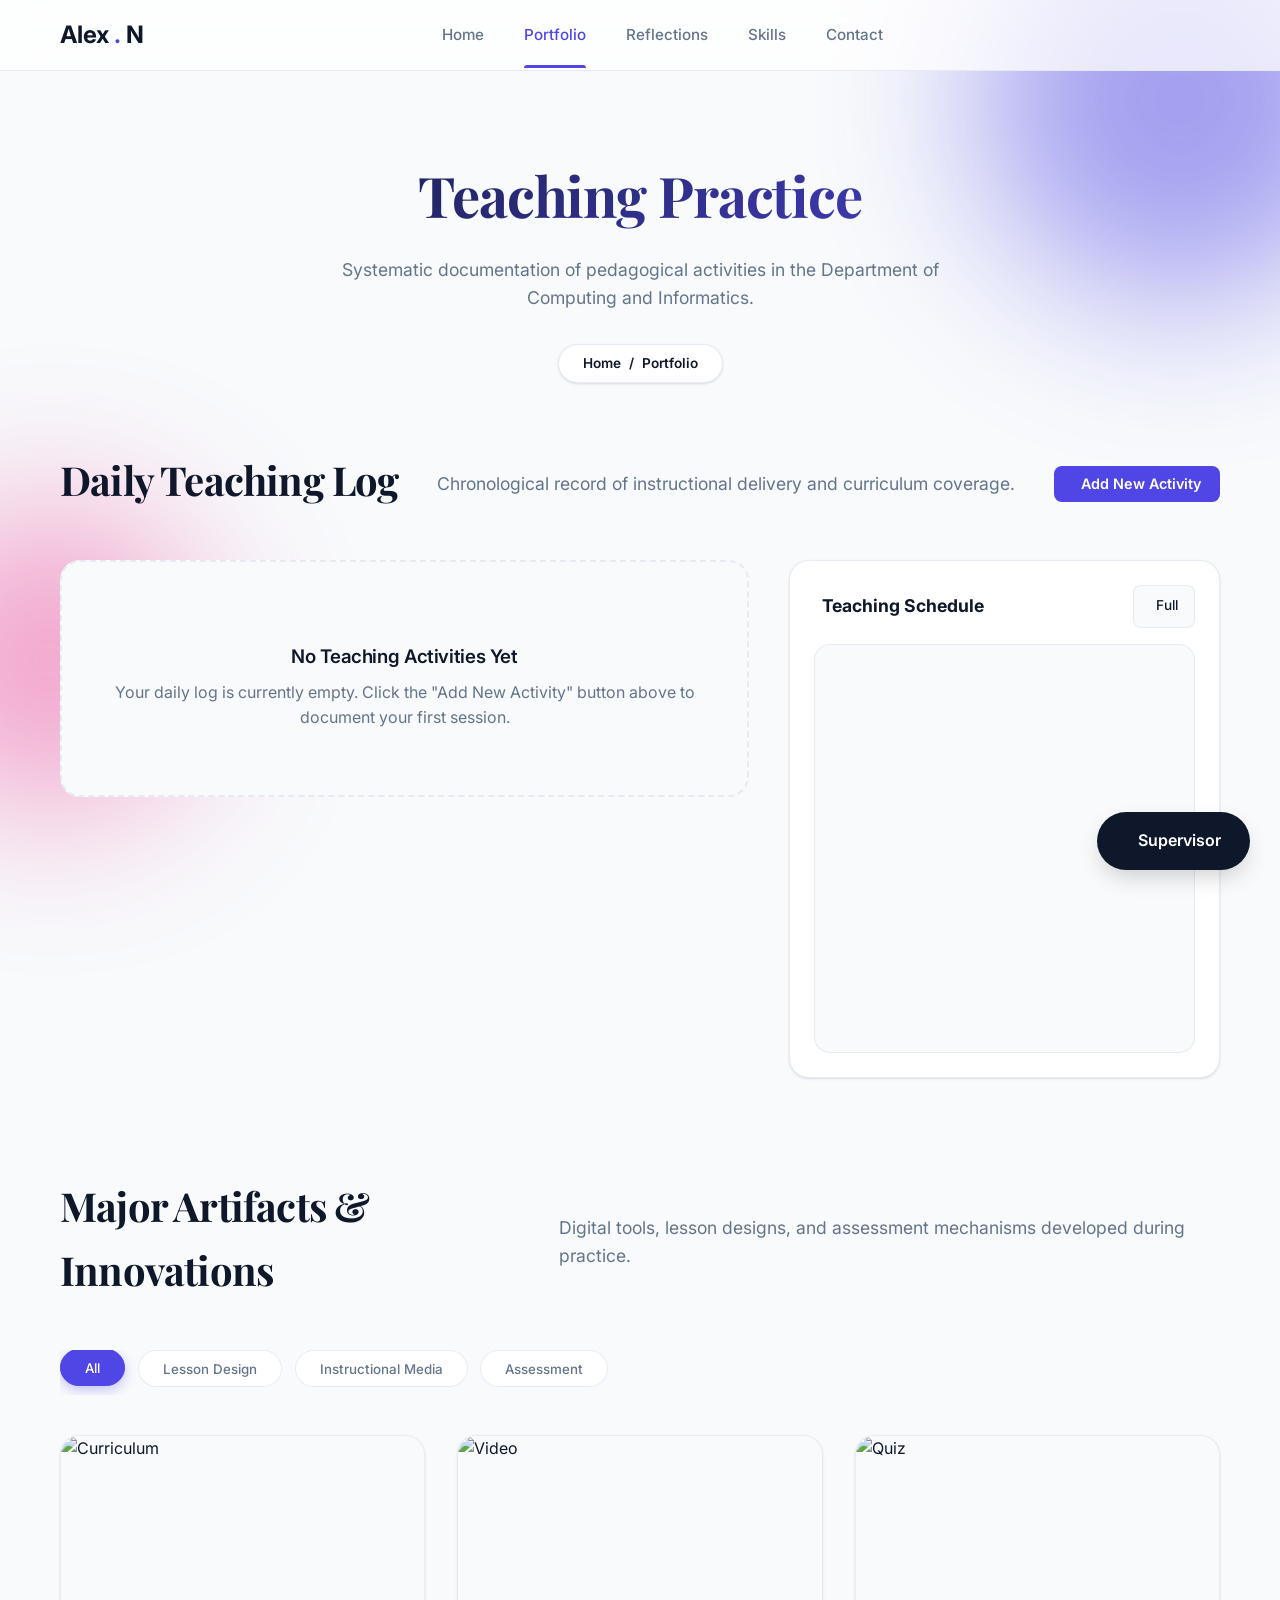
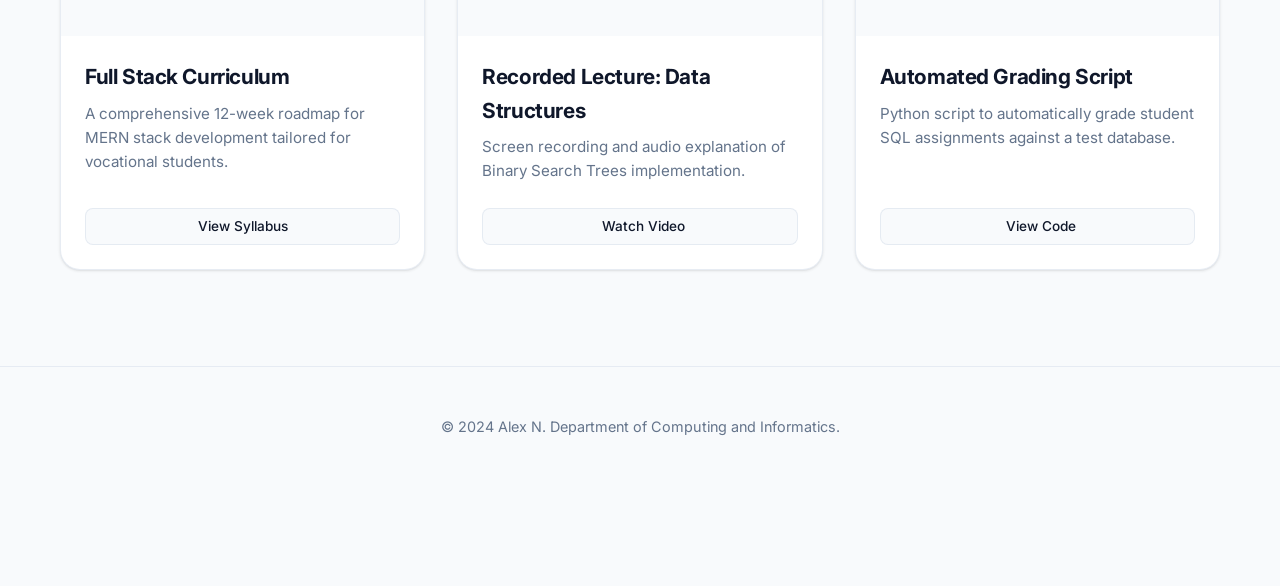
==== commit 1b90e9d0: "Update projects.html" ====
--- a/projects.html
+++ b/projects.html
@@ -190,6 +190,18 @@
       letter-spacing: 0.5px;
     }
 
+    /* Empty State Styling */
+    .empty-state {
+      text-align: center;
+      padding: 4rem 2rem;
+      border: 2px dashed var(--border-color);
+      background: var(--bg-body);
+      border-radius: 20px;
+      color: var(--text-muted);
+    }
+    .empty-state i { font-size: 3rem; display: block; margin-bottom: 1rem; opacity: 0.5; }
+    .empty-state h3 { font-family: 'Inter', sans-serif; font-weight: 600; margin-bottom: 0.5rem; color: var(--text-main); }
+
     .tag-group { display: flex; gap: 0.6rem; margin: 1rem 0; flex-wrap: wrap; }
     .tag {
       background: var(--bg-body); border: 1px solid var(--border-color);
@@ -279,7 +291,7 @@
     .modal-overlay.active { opacity: 1; visibility: visible; }
     
     .modal-content {
-      background: var(--bg-card); width: 100%; max-width: 600px; /* Narrower for focused forms */
+      background: var(--bg-card); width: 100%; max-width: 600px;
       border-radius: 24px; padding: 2rem; position: relative;
       transform: translateY(30px); transition: var(--transition);
       max-height: 90vh; overflow-y: auto;
@@ -417,7 +429,7 @@
         <div class="activity-column">
           <!-- Container for Dynamic JS Injection -->
           <div id="log-container" class="activity-grid">
-            <!-- Items will be rendered here by JS -->
+            <!-- Empty State Loaded by default, items added via JS -->
           </div>
         </div>
 
@@ -627,49 +639,11 @@
     });
 
     /* -------------------------------------------------------------------
-       3. DYNAMIC TEACHING LOG SYSTEM
+       3. DYNAMIC TEACHING LOG SYSTEM (NO HARDCODED DATA)
     ------------------------------------------------------------------- */
     
-    // Initial Data (Moving hardcoded HTML to JS for dynamic management)
-    const initialData = [
-      {
-        id: '1',
-        title: 'Introduction to OOP',
-        dayLabel: 'Day 1',
-        time: 'Monday, 08:00 AM',
-        description: 'Delivered an introductory lesson on Object-Oriented Programming concepts using Python. Focused on Classes and Objects.',
-        tags: ['Python', 'Theory'],
-        links: [
-          { label: 'Lesson Plan', src: 'assets/oop-lesson-plan.pdf', type: 'pdf' },
-          { label: 'Evidence', src: 'assets/oop-class-evidence.jpg', type: 'image' }
-        ]
-      },
-      {
-        id: '2',
-        title: 'Networking Lab: Cabling',
-        dayLabel: 'Day 2',
-        time: 'Tuesday, 10:00 AM',
-        description: 'Hands-on practical session on Ethernet cabling standards (T568A/B). Students created patch cables and tested connectivity.',
-        tags: ['Networking', 'Lab'],
-        links: [
-          { label: 'Lab Manual', src: 'assets/networking-lab-manual.pdf', type: 'pdf' }
-        ]
-      },
-      {
-        id: '3',
-        title: 'Database Normalization',
-        dayLabel: 'Day 3',
-        time: 'Wednesday, 02:00 PM',
-        description: 'Covered 1NF, 2NF, and 3NF. Students worked in groups to normalize a sample unstructured data table.',
-        tags: ['SQL', 'Group Work'],
-        links: [
-          { label: 'Whiteboard', src: 'assets/db-normalization-board.jpg', type: 'image' }
-        ]
-      }
-    ];
-
-    // Load from Local Storage or use Initial Data
-    let teachingLog = JSON.parse(localStorage.getItem('teachingLog')) || initialData;
+    // Initialize empty array if storage is empty (Removed hardcoded initialData)
+    let teachingLog = JSON.parse(localStorage.getItem('teachingLog')) || [];
 
     function saveTeachingLog() {
       localStorage.setItem('teachingLog', JSON.stringify(teachingLog));
@@ -680,6 +654,19 @@
       const container = document.getElementById('log-container');
       container.innerHTML = '';
 
+      // CHECK FOR EMPTY STATE
+      if (teachingLog.length === 0) {
+        container.innerHTML = `
+          <div class="empty-state">
+            <i class="ri-clipboard-line"></i>
+            <h3>No Teaching Activities Yet</h3>
+            <p>Your daily log is currently empty. Click the "Add New Activity" button above to document your first session.</p>
+          </div>
+        `;
+        return;
+      }
+
+      // If not empty, render items
       teachingLog.forEach((item, index) => {
         // Generate Tags HTML
         const tagsHtml = item.tags.map(tag => 
@@ -730,15 +717,18 @@
     activityForm.addEventListener('submit', (e) => {
       e.preventDefault();
       
+      // Generate a simple Day Label based on current count
+      const dayNum = teachingLog.length + 1;
+      
       const newActivity = {
         id: Date.now().toString(),
         title: document.getElementById('act-title').value,
         time: document.getElementById('act-time').value,
         description: document.getElementById('act-content').value,
-        tag: document.getElementById('act-tag').value,
-        fileLink: document.getElementById('act-file-link').value,
-        tags: [document.getElementById('act-tag').value], 'Activity'], // Default tag + Activity
-        links: []
+        dayLabel: `Day ${dayNum}`, // Auto-increment Day Label
+        tags: [document.getElementById('act-tag').value, 'Activity'], 
+        links: [],
+        fileLink: document.getElementById('act-file-link').value
       };
 
       // If a file link is provided, create a link entry
@@ -750,8 +740,8 @@
         
         newActivity.links.push({ label: 'Resource', src: newActivity.fileLink, type: type });
       } else {
-        // Add default links if none provided (dummy behavior for empty links)
-         newActivity.links.push({ label: 'Lesson Plan', src: 'assets/lesson-plan-template.pdf', type: 'pdf' });
+        // Add a dummy link structure if none provided (optional, for visual consistency)
+         // newActivity.links.push({ label: 'Lesson Plan', src: '#', type: 'external' });
       }
 
       teachingLog.unshift(newActivity); // Add to beginning
@@ -875,7 +865,7 @@
       if (event.target == addActivityModal) closeAddActivityModal();
     }
 
-    // Initialize Log on Load
+    // Initialize Log on Load (Will show empty state initially)
     renderLog();
 
   </script>
